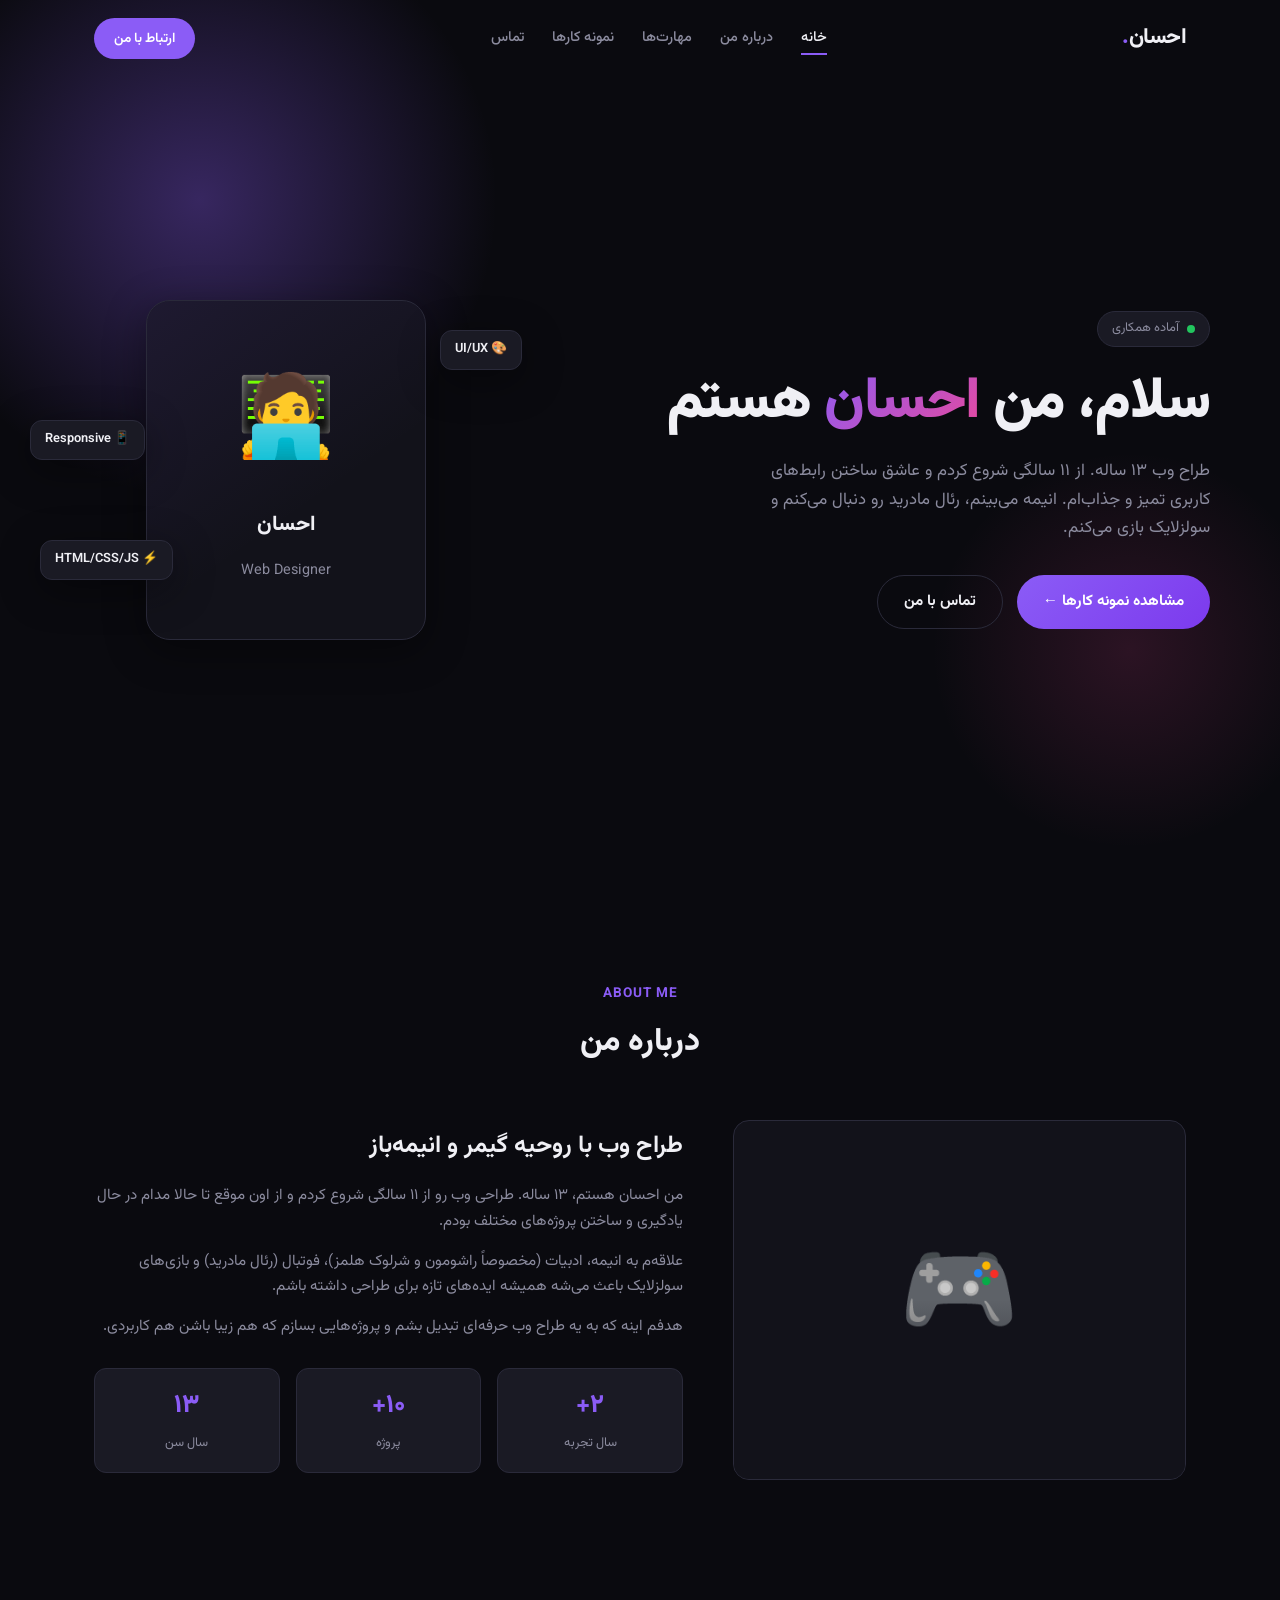
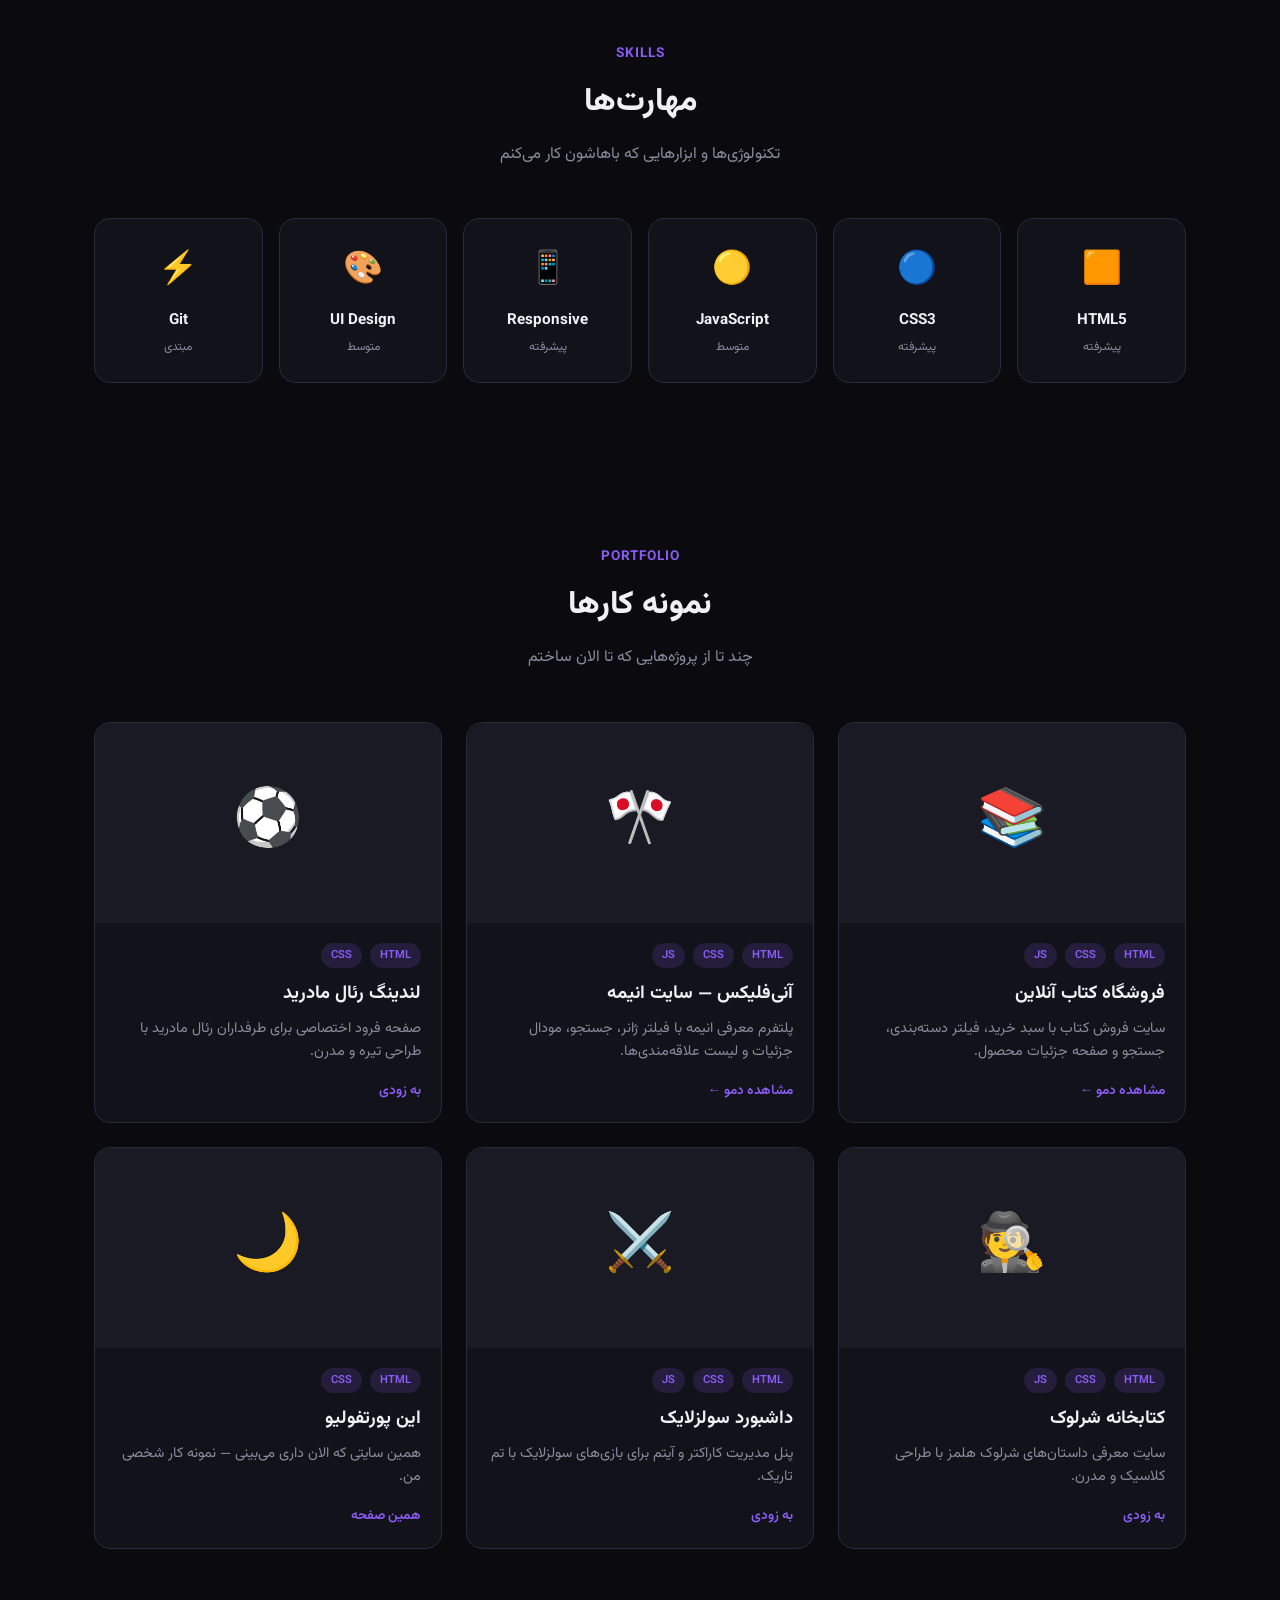
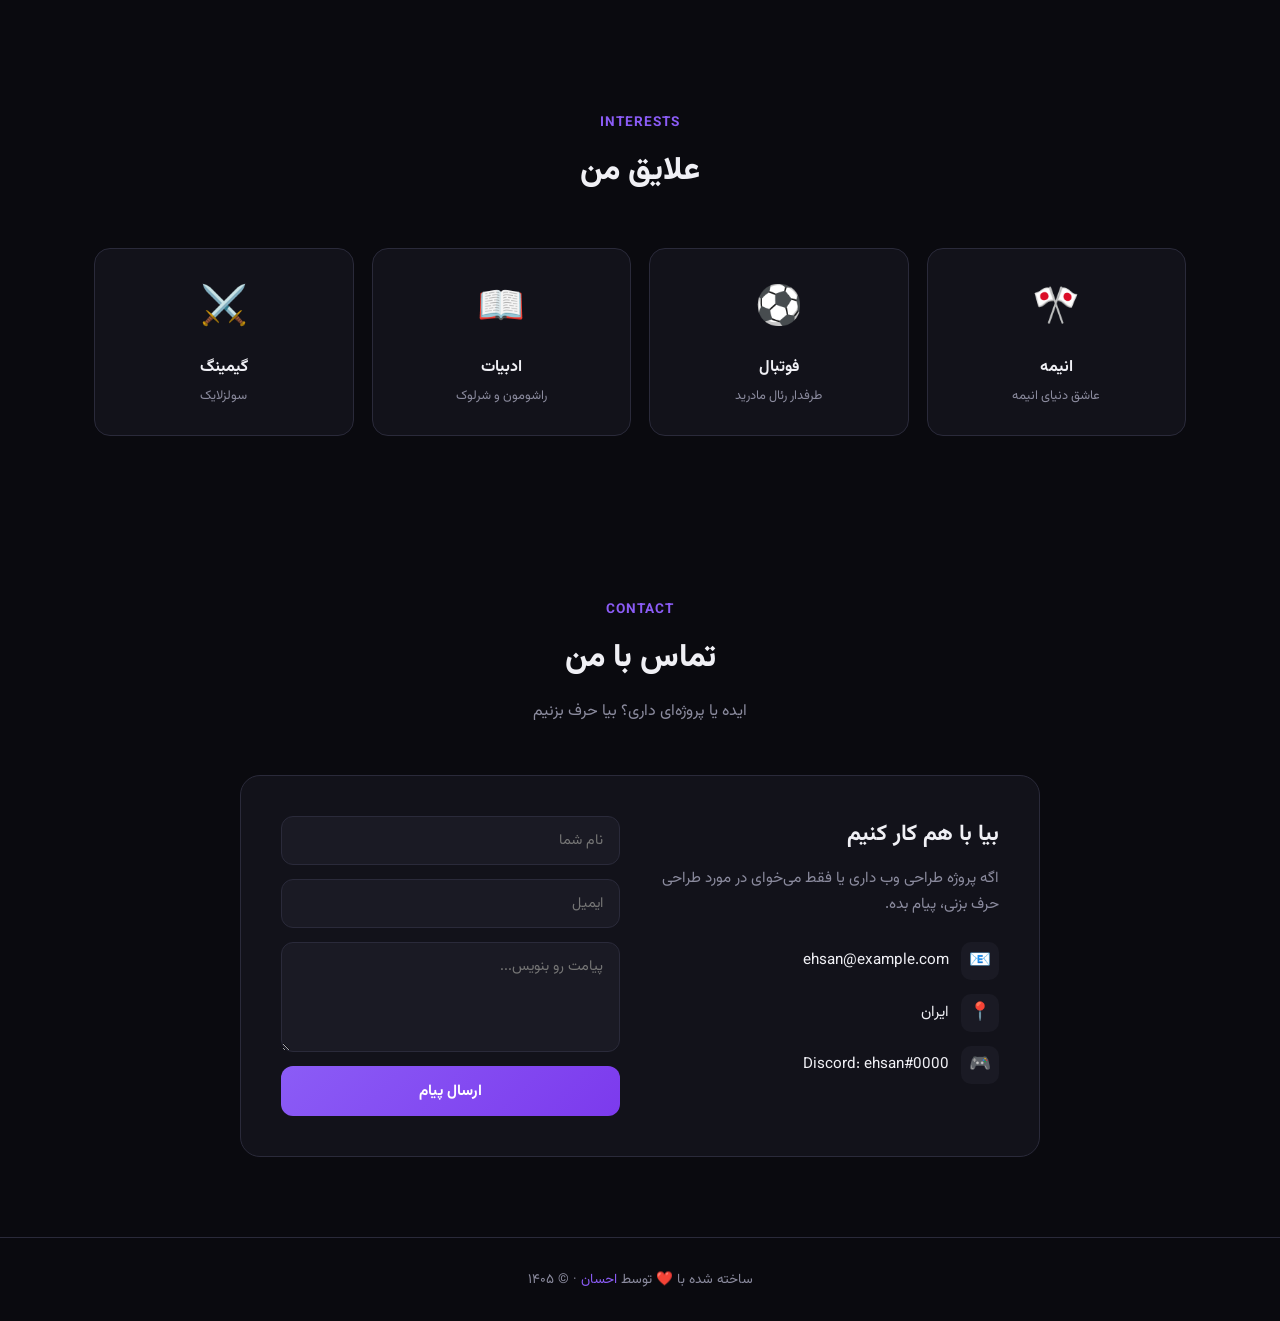
==== index.html @ a3f66d49 "Add files via upload" ====
<!DOCTYPE html>
<html lang="fa" dir="rtl">
<head>
  <meta charset="UTF-8">
  <meta name="viewport" content="width=device-width, initial-scale=1.0">
  <title>احسان | طراح وب</title>
  <meta name="description" content="نمونه کارهای احسان — طراح وب ۱۳ ساله علاقه‌مند به انیمه، فوتبال و گیمینگ">
  <link rel="preconnect" href="https://fonts.googleapis.com">
  <link href="https://fonts.googleapis.com/css2?family=Vazirmatn:wght@400;500;600;700;800;900&display=swap" rel="stylesheet">
  <link rel="stylesheet" href="css/style.css">
</head>
<body>

  <!-- Navigation -->
  <nav class="nav" id="nav">
    <div class="nav-inner">
      <a href="#home" class="logo">احسان<span>.</span></a>
      <div class="nav-links">
        <a href="#home" class="active">خانه</a>
        <a href="#about">درباره من</a>
        <a href="#skills">مهارت‌ها</a>
        <a href="#projects">نمونه کارها</a>
        <a href="#contact">تماس</a>
      </div>
      <a href="#contact" class="nav-cta">ارتباط با من</a>
      <button class="menu-btn" id="menuBtn">☰</button>
    </div>
  </nav>

  <!-- Hero -->
  <section class="hero" id="home">
    <div class="hero-inner">
      <div class="hero-text">
        <div class="hero-badge">
          <span class="dot"></span>
          آماده همکاری
        </div>
        <h1>سلام، من <span>احسان</span> هستم</h1>
        <p>طراح وب ۱۳ ساله. از ۱۱ سالگی شروع کردم و عاشق ساختن رابط‌های کاربری تمیز و جذاب‌ام. انیمه می‌بینم، رئال مادرید رو دنبال می‌کنم و سولزلایک بازی می‌کنم.</p>
        <div class="hero-btns">
          <a href="#projects" class="btn btn-primary">مشاهده نمونه کارها ←</a>
          <a href="#contact" class="btn btn-outline">تماس با من</a>
        </div>
      </div>
      <div class="hero-visual">
        <div class="avatar-card">
          <div class="avatar-emoji">🧑‍💻</div>
          <div class="avatar-name">احسان</div>
          <div class="avatar-role">Web Designer</div>
        </div>
        <div class="floating-tag tag-1">🎨 UI/UX</div>
        <div class="floating-tag tag-2">⚡ HTML/CSS/JS</div>
        <div class="floating-tag tag-3">📱 Responsive</div>
      </div>
    </div>
  </section>

  <!-- About -->
  <section class="section" id="about">
    <div class="section-header">
      <div class="section-label">ABOUT ME</div>
      <h2 class="section-title">درباره من</h2>
    </div>
    <div class="about-grid">
      <div class="about-image">🎮</div>
      <div class="about-text">
        <h3>طراح وب با روحیه گیمر و انیمه‌باز</h3>
        <p>من احسان هستم، ۱۳ ساله. طراحی وب رو از ۱۱ سالگی شروع کردم و از اون موقع تا حالا مدام در حال یادگیری و ساختن پروژه‌های مختلف بودم.</p>
        <p>علاقه‌م به انیمه، ادبیات (مخصوصاً راشومون و شرلوک هلمز)، فوتبال (رئال مادرید) و بازی‌های سولزلایک باعث می‌شه همیشه ایده‌های تازه برای طراحی داشته باشم.</p>
        <p>هدفم اینه که به یه طراح وب حرفه‌ای تبدیل بشم و پروژه‌هایی بسازم که هم زیبا باشن هم کاربردی.</p>
        <div class="about-stats">
          <div class="stat">
            <span class="stat-num">۲+</span>
            <span class="stat-label">سال تجربه</span>
          </div>
          <div class="stat">
            <span class="stat-num">۱۰+</span>
            <span class="stat-label">پروژه</span>
          </div>
          <div class="stat">
            <span class="stat-num">۱۳</span>
            <span class="stat-label">سال سن</span>
          </div>
        </div>
      </div>
    </div>
  </section>

  <!-- Skills -->
  <section class="section" id="skills">
    <div class="section-header">
      <div class="section-label">SKILLS</div>
      <h2 class="section-title">مهارت‌ها</h2>
      <p class="section-desc">تکنولوژی‌ها و ابزارهایی که باهاشون کار می‌کنم</p>
    </div>
    <div class="skills-grid">
      <div class="skill-card">
        <div class="skill-icon">🟧</div>
        <div class="skill-name">HTML5</div>
        <div class="skill-level">پیشرفته</div>
      </div>
      <div class="skill-card">
        <div class="skill-icon">🔵</div>
        <div class="skill-name">CSS3</div>
        <div class="skill-level">پیشرفته</div>
      </div>
      <div class="skill-card">
        <div class="skill-icon">🟡</div>
        <div class="skill-name">JavaScript</div>
        <div class="skill-level">متوسط</div>
      </div>
      <div class="skill-card">
        <div class="skill-icon">📱</div>
        <div class="skill-name">Responsive</div>
        <div class="skill-level">پیشرفته</div>
      </div>
      <div class="skill-card">
        <div class="skill-icon">🎨</div>
        <div class="skill-name">UI Design</div>
        <div class="skill-level">متوسط</div>
      </div>
      <div class="skill-card">
        <div class="skill-icon">⚡</div>
        <div class="skill-name">Git</div>
        <div class="skill-level">مبتدی</div>
      </div>
    </div>
  </section>

  <!-- Projects -->
  <section class="section" id="projects">
    <div class="section-header">
      <div class="section-label">PORTFOLIO</div>
      <h2 class="section-title">نمونه کارها</h2>
      <p class="section-desc">چند تا از پروژه‌هایی که تا الان ساختم</p>
    </div>
    <div class="projects-grid">

      <article class="project-card">
        <div class="project-thumb">📚</div>
        <div class="project-info">
          <div class="project-tags">
            <span class="tag">HTML</span>
            <span class="tag">CSS</span>
            <span class="tag">JS</span>
          </div>
          <h3 class="project-title">فروشگاه کتاب آنلاین</h3>
          <p class="project-desc">سایت فروش کتاب با سبد خرید، فیلتر دسته‌بندی، جستجو و صفحه جزئیات محصول.</p>
          <div class="project-links">
            <a href="#" class="project-link">مشاهده دمو ←</a>
          </div>
        </div>
      </article>

      <article class="project-card">
        <div class="project-thumb">🎌</div>
        <div class="project-info">
          <div class="project-tags">
            <span class="tag">HTML</span>
            <span class="tag">CSS</span>
            <span class="tag">JS</span>
          </div>
          <h3 class="project-title">آنی‌فلیکس — سایت انیمه</h3>
          <p class="project-desc">پلتفرم معرفی انیمه با فیلتر ژانر، جستجو، مودال جزئیات و لیست علاقه‌مندی‌ها.</p>
          <div class="project-links">
            <a href="#" class="project-link">مشاهده دمو ←</a>
          </div>
        </div>
      </article>

      <article class="project-card">
        <div class="project-thumb">⚽</div>
        <div class="project-info">
          <div class="project-tags">
            <span class="tag">HTML</span>
            <span class="tag">CSS</span>
          </div>
          <h3 class="project-title">لندینگ رئال مادرید</h3>
          <p class="project-desc">صفحه فرود اختصاصی برای طرفداران رئال مادرید با طراحی تیره و مدرن.</p>
          <div class="project-links">
            <a href="#" class="project-link">به زودی</a>
          </div>
        </div>
      </article>

      <article class="project-card">
        <div class="project-thumb">🕵️</div>
        <div class="project-info">
          <div class="project-tags">
            <span class="tag">HTML</span>
            <span class="tag">CSS</span>
            <span class="tag">JS</span>
          </div>
          <h3 class="project-title">کتابخانه شرلوک</h3>
          <p class="project-desc">سایت معرفی داستان‌های شرلوک هلمز با طراحی کلاسیک و مدرن.</p>
          <div class="project-links">
            <a href="#" class="project-link">به زودی</a>
          </div>
        </div>
      </article>

      <article class="project-card">
        <div class="project-thumb">⚔️</div>
        <div class="project-info">
          <div class="project-tags">
            <span class="tag">HTML</span>
            <span class="tag">CSS</span>
            <span class="tag">JS</span>
          </div>
          <h3 class="project-title">داشبورد سولزلایک</h3>
          <p class="project-desc">پنل مدیریت کاراکتر و آیتم برای بازی‌های سولزلایک با تم تاریک.</p>
          <div class="project-links">
            <a href="#" class="project-link">به زودی</a>
          </div>
        </div>
      </article>

      <article class="project-card">
        <div class="project-thumb">🌙</div>
        <div class="project-info">
          <div class="project-tags">
            <span class="tag">HTML</span>
            <span class="tag">CSS</span>
          </div>
          <h3 class="project-title">این پورتفولیو</h3>
          <p class="project-desc">همین سایتی که الان داری می‌بینی — نمونه کار شخصی من.</p>
          <div class="project-links">
            <a href="#" class="project-link">همین صفحه</a>
          </div>
        </div>
      </article>

    </div>
  </section>

  <!-- Interests -->
  <section class="section" id="interests">
    <div class="section-header">
      <div class="section-label">INTERESTS</div>
      <h2 class="section-title">علایق من</h2>
    </div>
    <div class="interests-grid">
      <div class="interest-card">
        <div class="interest-icon">🎌</div>
        <div class="interest-name">انیمه</div>
        <div class="interest-desc">عاشق دنیای انیمه</div>
      </div>
      <div class="interest-card">
        <div class="interest-icon">⚽</div>
        <div class="interest-name">فوتبال</div>
        <div class="interest-desc">طرفدار رئال مادرید</div>
      </div>
      <div class="interest-card">
        <div class="interest-icon">📖</div>
        <div class="interest-name">ادبیات</div>
        <div class="interest-desc">راشومون و شرلوک</div>
      </div>
      <div class="interest-card">
        <div class="interest-icon">⚔️</div>
        <div class="interest-name">گیمینگ</div>
        <div class="interest-desc">سولزلایک</div>
      </div>
    </div>
  </section>

  <!-- Contact -->
  <section class="section" id="contact">
    <div class="section-header">
      <div class="section-label">CONTACT</div>
      <h2 class="section-title">تماس با من</h2>
      <p class="section-desc">ایده یا پروژه‌ای داری؟ بیا حرف بزنیم</p>
    </div>
    <div class="contact-box">
      <div class="contact-info">
        <h3>بیا با هم کار کنیم</h3>
        <p>اگه پروژه طراحی وب داری یا فقط می‌خوای در مورد طراحی حرف بزنی، پیام بده.</p>
        <div class="contact-item">
          <span>📧</span>
          <div>ehsan@example.com</div>
        </div>
        <div class="contact-item">
          <span>📍</span>
          <div>ایران</div>
        </div>
        <div class="contact-item">
          <span>🎮</span>
          <div>Discord: ehsan#0000</div>
        </div>
      </div>
      <form class="contact-form" id="contactForm">
        <input type="text" placeholder="نام شما" required>
        <input type="email" placeholder="ایمیل" required>
        <textarea placeholder="پیامت رو بنویس..." required></textarea>
        <button type="submit">ارسال پیام</button>
      </form>
    </div>
  </section>

  <!-- Footer -->
  <footer class="footer">
    <p>ساخته شده با ❤️ توسط <a href="#home">احسان</a> · © ۱۴۰۵</p>
  </footer>

  <div class="toast" id="toast"></div>

  <script>
    // Sticky nav
    const nav = document.getElementById('nav');
    window.addEventListener('scroll', () => {
      nav.classList.toggle('scrolled', window.scrollY > 50);
    });

    // Active link
    const sections = document.querySelectorAll('section[id]');
    const navLinks = document.querySelectorAll('.nav-links a');
    window.addEventListener('scroll', () => {
      let current = '';
      sections.forEach(s => {
        if (window.scrollY >= s.offsetTop - 150) current = s.id;
      });
      navLinks.forEach(a => {
        a.classList.toggle('active', a.getAttribute('href') === '#' + current);
      });
    });

    // Contact form
    document.getElementById('contactForm').addEventListener('submit', e => {
      e.preventDefault();
      const toast = document.getElementById('toast');
      toast.textContent = 'پیام با موفقیت ارسال شد! (نسخه دمو)';
      toast.classList.add('show');
      setTimeout(() => toast.classList.remove('show'), 2500);
      e.target.reset();
    });
  </script>
</body>
</html>
---- css/style.css ----
:root {
  --bg: #0a0a0f;
  --bg-card: #12121a;
  --bg-elevated: #1a1a24;
  --text: #f0f0f5;
  --text-muted: #8b8b9e;
  --primary: #8b5cf6;
  --primary-glow: rgba(139, 92, 246, 0.35);
  --accent: #ec4899;
  --green: #22c55e;
  --border: #2a2a3a;
  --radius: 16px;
  --shadow: 0 10px 40px rgba(0,0,0,0.4);
  --font: 'Vazirmatn', Tahoma, sans-serif;
  --transition: all 0.3s cubic-bezier(0.4, 0, 0.2, 1);
}

* { margin: 0; padding: 0; box-sizing: border-box; }
html { scroll-behavior: smooth; }
body {
  font-family: var(--font);
  background: var(--bg);
  color: var(--text);
  line-height: 1.7;
  direction: rtl;
  overflow-x: hidden;
}
a { text-decoration: none; color: inherit; }
img { max-width: 100%; display: block; }
button { font-family: inherit; cursor: pointer; border: none; background: none; }
ul { list-style: none; }

/* ===== Navigation ===== */
.nav {
  position: fixed;
  top: 0;
  right: 0;
  left: 0;
  z-index: 100;
  padding: 18px 0;
  transition: var(--transition);
  background: transparent;
}
.nav.scrolled {
  background: rgba(10, 10, 15, 0.9);
  backdrop-filter: blur(16px);
  border-bottom: 1px solid var(--border);
  padding: 12px 0;
}
.nav-inner {
  max-width: 1140px;
  margin: 0 auto;
  padding: 0 24px;
  display: flex;
  align-items: center;
  justify-content: space-between;
}
.logo {
  font-size: 1.35rem;
  font-weight: 800;
  letter-spacing: -0.5px;
}
.logo span { color: var(--primary); }
.nav-links {
  display: flex;
  gap: 28px;
}
.nav-links a {
  font-size: 0.9rem;
  color: var(--text-muted);
  font-weight: 500;
  transition: var(--transition);
  position: relative;
}
.nav-links a:hover,
.nav-links a.active { color: var(--text); }
.nav-links a::after {
  content: '';
  position: absolute;
  bottom: -4px;
  right: 0;
  width: 0;
  height: 2px;
  background: var(--primary);
  transition: var(--transition);
}
.nav-links a:hover::after,
.nav-links a.active::after { width: 100%; }
.nav-cta {
  padding: 9px 20px;
  background: var(--primary);
  color: white;
  border-radius: 50px;
  font-size: 0.85rem;
  font-weight: 600;
  transition: var(--transition);
}
.nav-cta:hover {
  background: #7c3aed;
  transform: translateY(-2px);
  box-shadow: 0 6px 20px var(--primary-glow);
}
.menu-btn {
  display: none;
  font-size: 1.5rem;
  color: var(--text);
}

/* ===== Hero ===== */
.hero {
  min-height: 100vh;
  display: flex;
  align-items: center;
  position: relative;
  padding: 120px 24px 80px;
  overflow: hidden;
}
.hero::before {
  content: '';
  position: absolute;
  width: 600px;
  height: 600px;
  background: radial-gradient(circle, var(--primary-glow) 0%, transparent 70%);
  top: -100px;
  left: -100px;
  pointer-events: none;
}
.hero::after {
  content: '';
  position: absolute;
  width: 400px;
  height: 400px;
  background: radial-gradient(circle, rgba(236,72,153,0.15) 0%, transparent 70%);
  bottom: 50px;
  right: -50px;
  pointer-events: none;
}
.hero-inner {
  max-width: 1140px;
  margin: 0 auto;
  width: 100%;
  display: grid;
  grid-template-columns: 1.2fr 0.8fr;
  gap: 60px;
  align-items: center;
  position: relative;
  z-index: 1;
}
.hero-badge {
  display: inline-flex;
  align-items: center;
  gap: 8px;
  background: var(--bg-elevated);
  border: 1px solid var(--border);
  padding: 6px 14px;
  border-radius: 50px;
  font-size: 0.8rem;
  color: var(--text-muted);
  margin-bottom: 20px;
}
.hero-badge .dot {
  width: 8px;
  height: 8px;
  background: var(--green);
  border-radius: 50%;
  animation: pulse 2s infinite;
}
@keyframes pulse {
  0%, 100% { opacity: 1; }
  50% { opacity: 0.4; }
}
.hero h1 {
  font-size: clamp(2.4rem, 5vw, 3.6rem);
  font-weight: 900;
  line-height: 1.25;
  margin-bottom: 18px;
  letter-spacing: -1px;
}
.hero h1 span {
  background: linear-gradient(135deg, var(--primary), var(--accent));
  -webkit-background-clip: text;
  -webkit-text-fill-color: transparent;
}
.hero p {
  color: var(--text-muted);
  font-size: 1.05rem;
  max-width: 480px;
  margin-bottom: 32px;
}
.hero-btns {
  display: flex;
  gap: 14px;
  flex-wrap: wrap;
}
.btn {
  display: inline-flex;
  align-items: center;
  gap: 8px;
  padding: 13px 26px;
  border-radius: 50px;
  font-weight: 700;
  font-size: 0.95rem;
  transition: var(--transition);
}
.btn-primary {
  background: linear-gradient(135deg, var(--primary), #7c3aed);
  color: white;
}
.btn-primary:hover {
  transform: translateY(-3px);
  box-shadow: 0 10px 30px var(--primary-glow);
}
.btn-outline {
  border: 1.5px solid var(--border);
  color: var(--text);
}
.btn-outline:hover {
  border-color: var(--primary);
  color: var(--primary);
}
.hero-visual {
  display: flex;
  justify-content: center;
  position: relative;
}
.avatar-card {
  width: 280px;
  height: 340px;
  background: var(--bg-card);
  border-radius: 24px;
  border: 1px solid var(--border);
  display: flex;
  flex-direction: column;
  align-items: center;
  justify-content: center;
  gap: 16px;
  position: relative;
  overflow: hidden;
  box-shadow: var(--shadow);
}
.avatar-card::before {
  content: '';
  position: absolute;
  inset: 0;
  background: linear-gradient(145deg, rgba(139,92,246,0.1), transparent 60%);
}
.avatar-emoji {
  font-size: 5rem;
  z-index: 1;
}
.avatar-name {
  font-size: 1.3rem;
  font-weight: 800;
  z-index: 1;
}
.avatar-role {
  color: var(--text-muted);
  font-size: 0.9rem;
  z-index: 1;
}
.floating-tag {
  position: absolute;
  background: var(--bg-elevated);
  border: 1px solid var(--border);
  padding: 8px 14px;
  border-radius: 12px;
  font-size: 0.8rem;
  font-weight: 600;
  box-shadow: var(--shadow);
  animation: float 4s ease-in-out infinite;
}
.tag-1 { top: 30px; right: -20px; animation-delay: 0s; }
.tag-2 { bottom: 60px; left: -30px; animation-delay: 1.5s; }
.tag-3 { top: 120px; left: -40px; animation-delay: 0.8s; }
@keyframes float {
  0%, 100% { transform: translateY(0); }
  50% { transform: translateY(-10px); }
}

/* ===== Sections common ===== */
.section {
  max-width: 1140px;
  margin: 0 auto;
  padding: 80px 24px;
}
.section-header {
  text-align: center;
  margin-bottom: 50px;
}
.section-label {
  display: inline-block;
  color: var(--primary);
  font-size: 0.85rem;
  font-weight: 700;
  letter-spacing: 1px;
  margin-bottom: 10px;
}
.section-title {
  font-size: 2rem;
  font-weight: 800;
  margin-bottom: 12px;
}
.section-desc {
  color: var(--text-muted);
  max-width: 500px;
  margin: 0 auto;
}

/* ===== About ===== */
.about-grid {
  display: grid;
  grid-template-columns: 1fr 1.3fr;
  gap: 50px;
  align-items: center;
}
.about-image {
  background: var(--bg-card);
  border-radius: var(--radius);
  border: 1px solid var(--border);
  height: 360px;
  display: flex;
  align-items: center;
  justify-content: center;
  font-size: 6rem;
  position: relative;
  overflow: hidden;
}
.about-image::after {
  content: '';
  position: absolute;
  inset: 0;
  background: linear-gradient(to top, var(--bg-card), transparent 50%);
}
.about-text h3 {
  font-size: 1.5rem;
  margin-bottom: 16px;
}
.about-text p {
  color: var(--text-muted);
  margin-bottom: 14px;
  font-size: 0.95rem;
}
.about-stats {
  display: grid;
  grid-template-columns: repeat(3, 1fr);
  gap: 16px;
  margin-top: 28px;
}
.stat {
  background: var(--bg-elevated);
  border: 1px solid var(--border);
  border-radius: 12px;
  padding: 16px;
  text-align: center;
}
.stat-num {
  font-size: 1.6rem;
  font-weight: 800;
  color: var(--primary);
  display: block;
}
.stat-label {
  font-size: 0.8rem;
  color: var(--text-muted);
}

/* ===== Skills ===== */
.skills-grid {
  display: grid;
  grid-template-columns: repeat(auto-fill, minmax(150px, 1fr));
  gap: 16px;
}
.skill-card {
  background: var(--bg-card);
  border: 1px solid var(--border);
  border-radius: var(--radius);
  padding: 24px 16px;
  text-align: center;
  transition: var(--transition);
}
.skill-card:hover {
  border-color: var(--primary);
  transform: translateY(-4px);
  box-shadow: 0 8px 25px var(--primary-glow);
}
.skill-icon {
  font-size: 2rem;
  margin-bottom: 10px;
}
.skill-name {
  font-weight: 700;
  font-size: 0.95rem;
  margin-bottom: 4px;
}
.skill-level {
  font-size: 0.75rem;
  color: var(--text-muted);
}

/* ===== Projects ===== */
.projects-grid {
  display: grid;
  grid-template-columns: repeat(auto-fill, minmax(320px, 1fr));
  gap: 24px;
}
.project-card {
  background: var(--bg-card);
  border: 1px solid var(--border);
  border-radius: var(--radius);
  overflow: hidden;
  transition: var(--transition);
  group: true;
}
.project-card:hover {
  border-color: var(--primary);
  transform: translateY(-6px);
  box-shadow: 0 12px 35px rgba(139,92,246,0.2);
}
.project-thumb {
  height: 200px;
  background: var(--bg-elevated);
  display: flex;
  align-items: center;
  justify-content: center;
  font-size: 3.5rem;
  position: relative;
  overflow: hidden;
}
.project-thumb::after {
  content: '';
  position: absolute;
  inset: 0;
  background: linear-gradient(135deg, rgba(139,92,246,0.15), rgba(236,72,153,0.1));
  opacity: 0;
  transition: var(--transition);
}
.project-card:hover .project-thumb::after { opacity: 1; }
.project-info {
  padding: 20px;
}
.project-tags {
  display: flex;
  gap: 8px;
  flex-wrap: wrap;
  margin-bottom: 10px;
}
.tag {
  background: rgba(139,92,246,0.15);
  color: var(--primary);
  font-size: 0.7rem;
  font-weight: 600;
  padding: 3px 10px;
  border-radius: 20px;
}
.project-title {
  font-size: 1.15rem;
  font-weight: 700;
  margin-bottom: 8px;
}
.project-desc {
  color: var(--text-muted);
  font-size: 0.9rem;
  margin-bottom: 16px;
  line-height: 1.6;
}
.project-links {
  display: flex;
  gap: 12px;
}
.project-link {
  font-size: 0.85rem;
  font-weight: 600;
  color: var(--primary);
  transition: var(--transition);
}
.project-link:hover { color: var(--accent); }

/* ===== Interests ===== */
.interests-grid {
  display: grid;
  grid-template-columns: repeat(4, 1fr);
  gap: 18px;
}
.interest-card {
  background: var(--bg-card);
  border: 1px solid var(--border);
  border-radius: var(--radius);
  padding: 28px 18px;
  text-align: center;
  transition: var(--transition);
}
.interest-card:hover {
  border-color: var(--primary);
  transform: translateY(-4px);
}
.interest-icon {
  font-size: 2.4rem;
  margin-bottom: 12px;
}
.interest-name {
  font-weight: 700;
  margin-bottom: 4px;
}
.interest-desc {
  font-size: 0.8rem;
  color: var(--text-muted);
}

/* ===== Contact ===== */
.contact-box {
  background: var(--bg-card);
  border: 1px solid var(--border);
  border-radius: 20px;
  padding: 40px;
  display: grid;
  grid-template-columns: 1fr 1fr;
  gap: 40px;
  max-width: 800px;
  margin: 0 auto;
}
.contact-info h3 {
  font-size: 1.4rem;
  margin-bottom: 12px;
}
.contact-info p {
  color: var(--text-muted);
  font-size: 0.95rem;
  margin-bottom: 24px;
}
.contact-item {
  display: flex;
  align-items: center;
  gap: 12px;
  margin-bottom: 14px;
  font-size: 0.95rem;
}
.contact-item span {
  width: 38px;
  height: 38px;
  background: var(--bg-elevated);
  border-radius: 10px;
  display: grid;
  place-items: center;
  font-size: 1.1rem;
}
.contact-form {
  display: flex;
  flex-direction: column;
  gap: 14px;
}
.contact-form input,
.contact-form textarea {
  background: var(--bg-elevated);
  border: 1px solid var(--border);
  border-radius: 12px;
  padding: 12px 16px;
  color: var(--text);
  font-family: inherit;
  font-size: 0.9rem;
  transition: var(--transition);
  resize: vertical;
}
.contact-form input:focus,
.contact-form textarea:focus {
  outline: none;
  border-color: var(--primary);
  box-shadow: 0 0 0 3px var(--primary-glow);
}
.contact-form textarea { min-height: 110px; }
.contact-form button {
  background: linear-gradient(135deg, var(--primary), #7c3aed);
  color: white;
  padding: 13px;
  border-radius: 12px;
  font-weight: 700;
  font-size: 0.95rem;
  transition: var(--transition);
}
.contact-form button:hover {
  transform: translateY(-2px);
  box-shadow: 0 8px 25px var(--primary-glow);
}

/* ===== Footer ===== */
.footer {
  border-top: 1px solid var(--border);
  padding: 30px 24px;
  text-align: center;
  color: var(--text-muted);
  font-size: 0.85rem;
}
.footer a { color: var(--primary); }

/* ===== Toast ===== */
.toast {
  position: fixed;
  bottom: 30px;
  left: 50%;
  transform: translateX(-50%) translateY(80px);
  background: var(--bg-elevated);
  border: 1px solid var(--border);
  color: white;
  padding: 12px 24px;
  border-radius: 50px;
  font-size: 0.9rem;
  font-weight: 600;
  z-index: 200;
  opacity: 0;
  transition: var(--transition);
  box-shadow: var(--shadow);
}
.toast.show {
  transform: translateX(-50%) translateY(0);
  opacity: 1;
}

/* ===== Responsive ===== */
@media (max-width: 900px) {
  .hero-inner { grid-template-columns: 1fr; text-align: center; }
  .hero p { margin-left: auto; margin-right: auto; }
  .hero-btns { justify-content: center; }
  .hero-visual { display: none; }
  .about-grid { grid-template-columns: 1fr; }
  .about-image { height: 260px; }
  .interests-grid { grid-template-columns: repeat(2, 1fr); }
  .contact-box { grid-template-columns: 1fr; padding: 28px; }
}
@media (max-width: 700px) {
  .nav-links, .nav-cta { display: none; }
  .menu-btn { display: block; }
  .projects-grid { grid-template-columns: 1fr; }
  .about-stats { grid-template-columns: 1fr 1fr 1fr; }
  .section { padding: 60px 20px; }
}
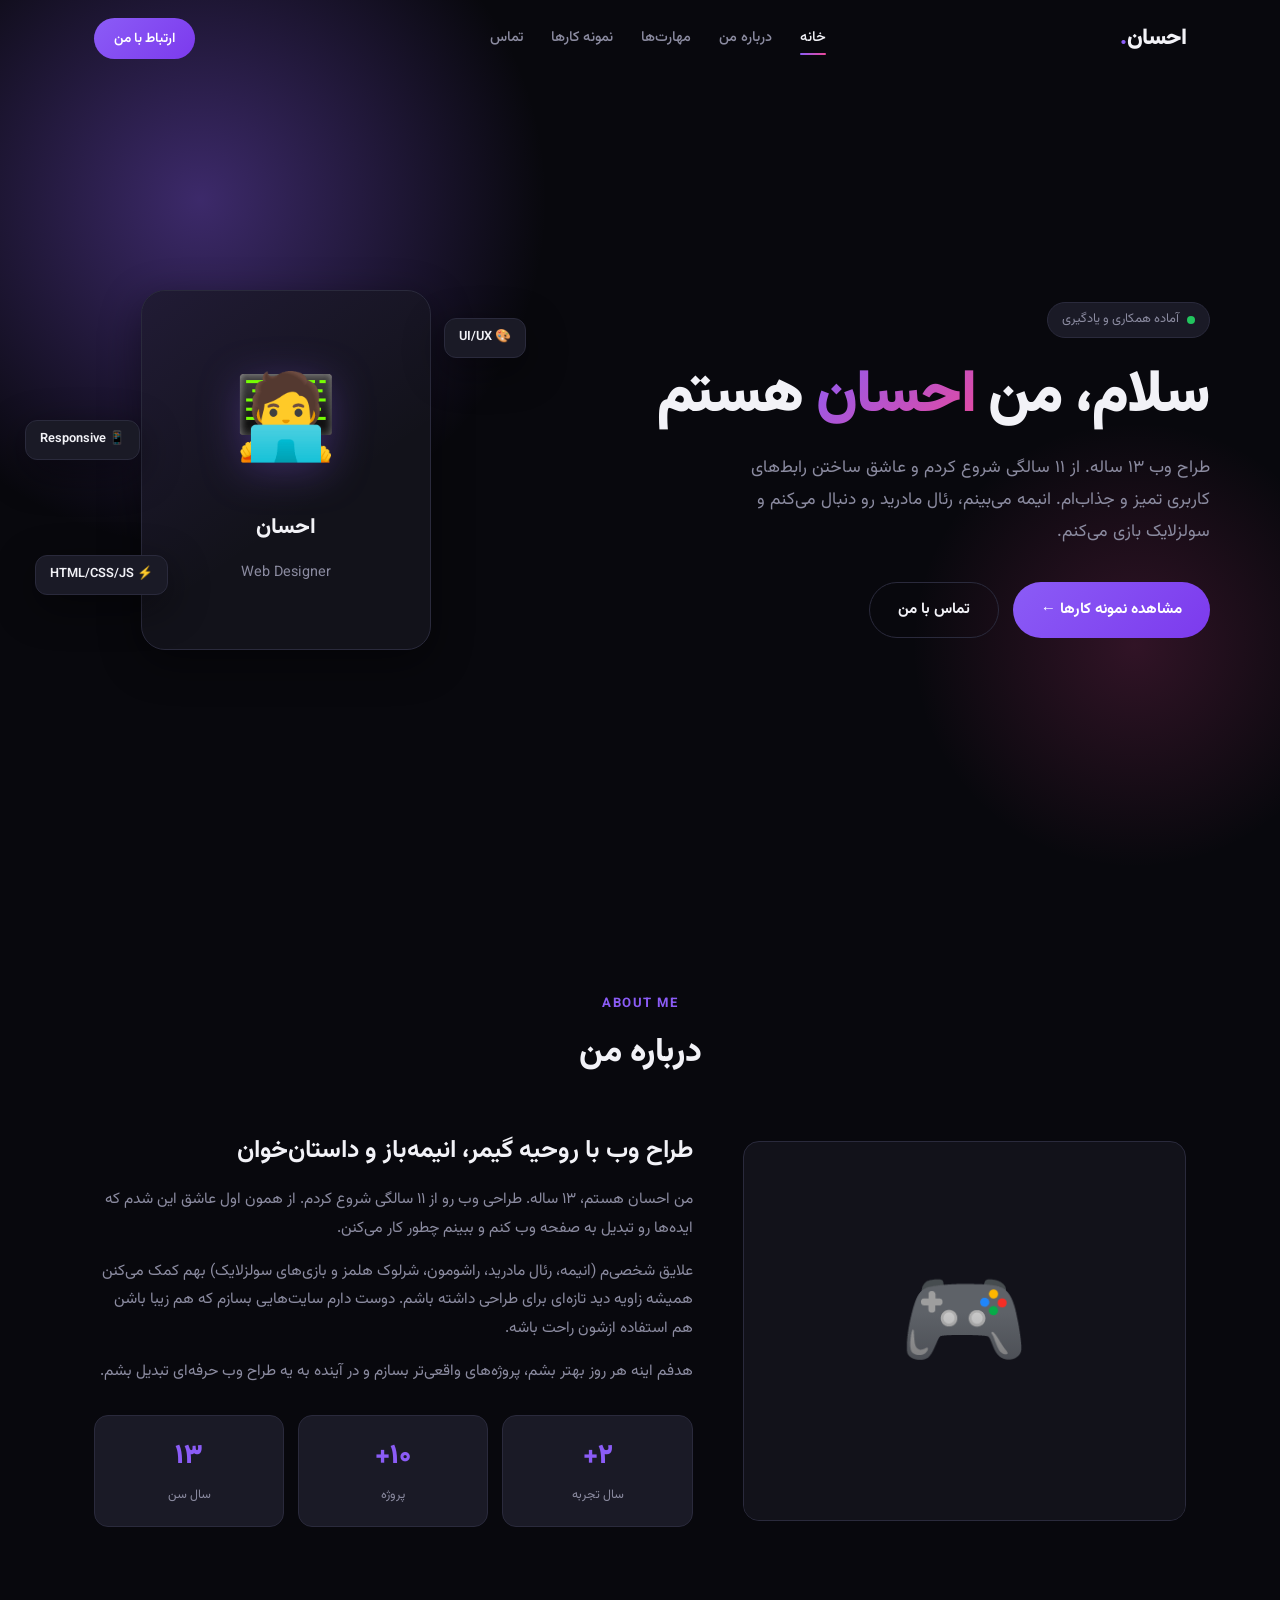
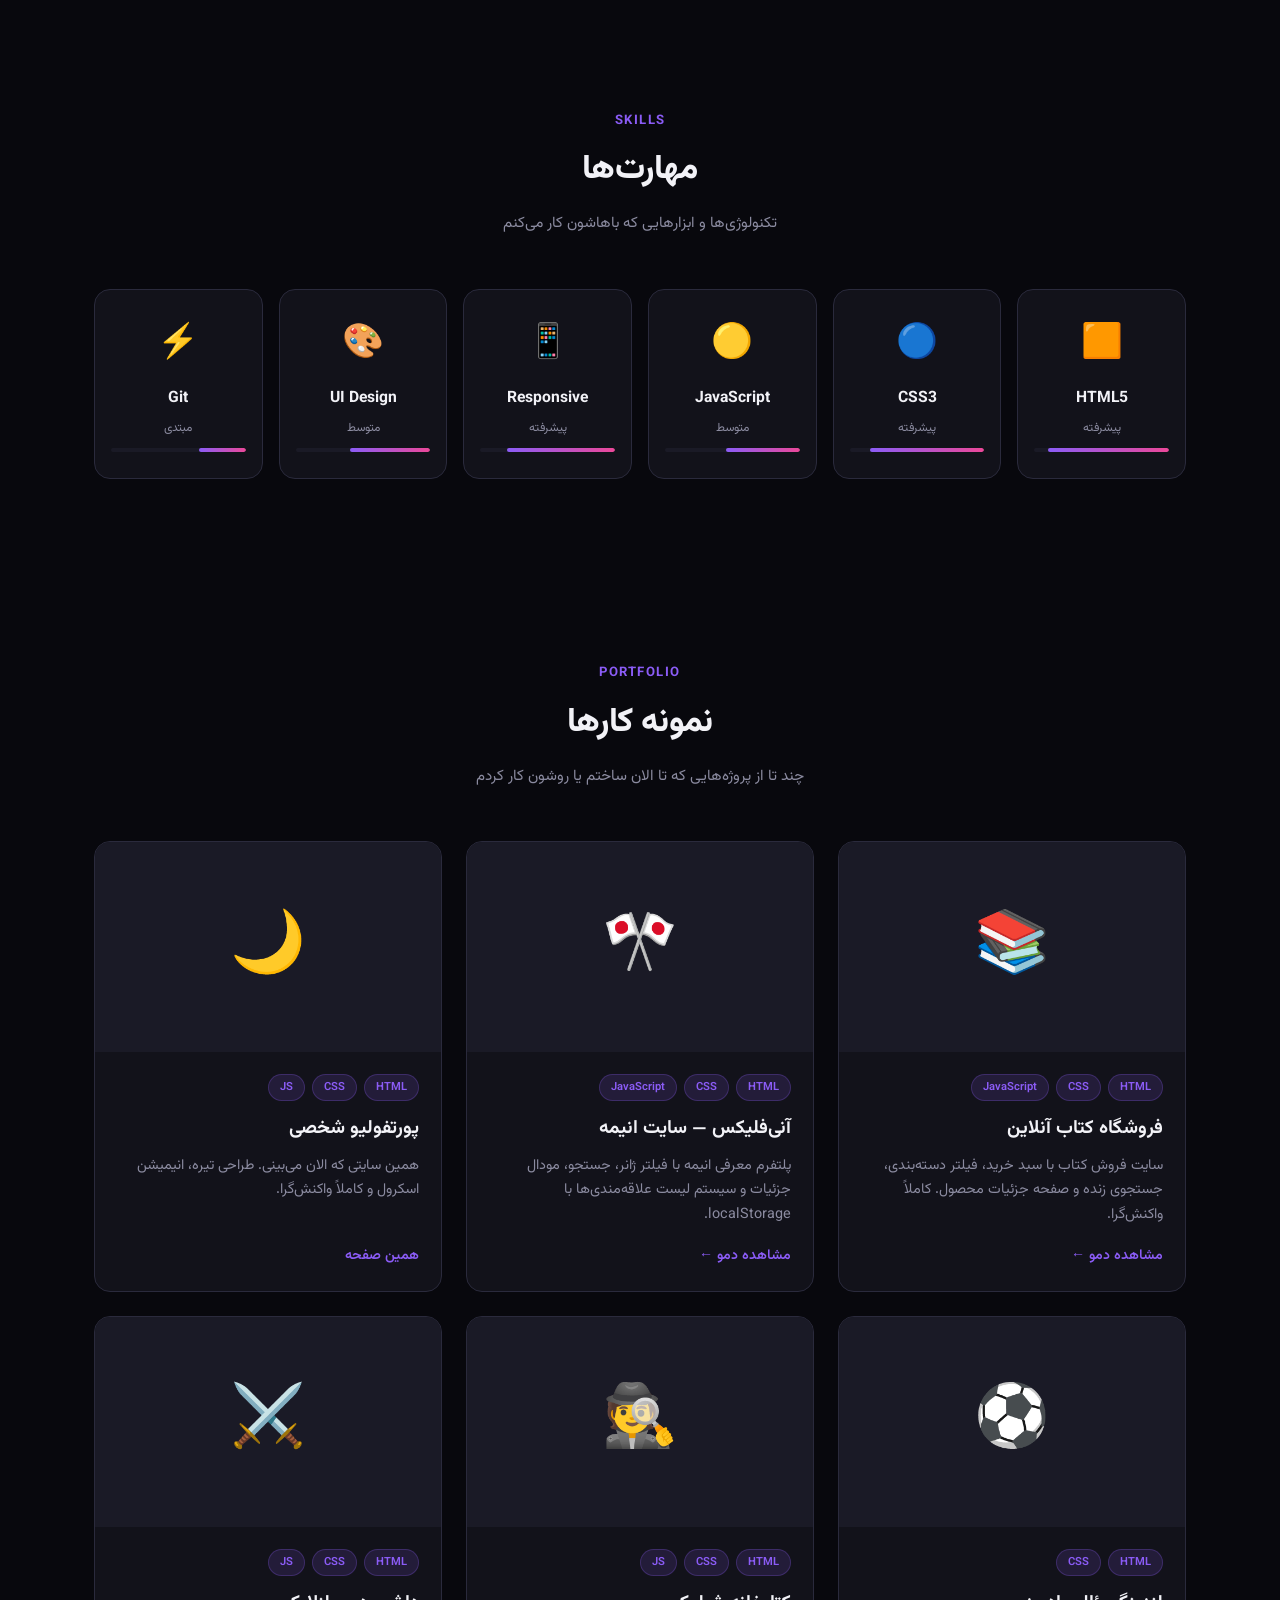
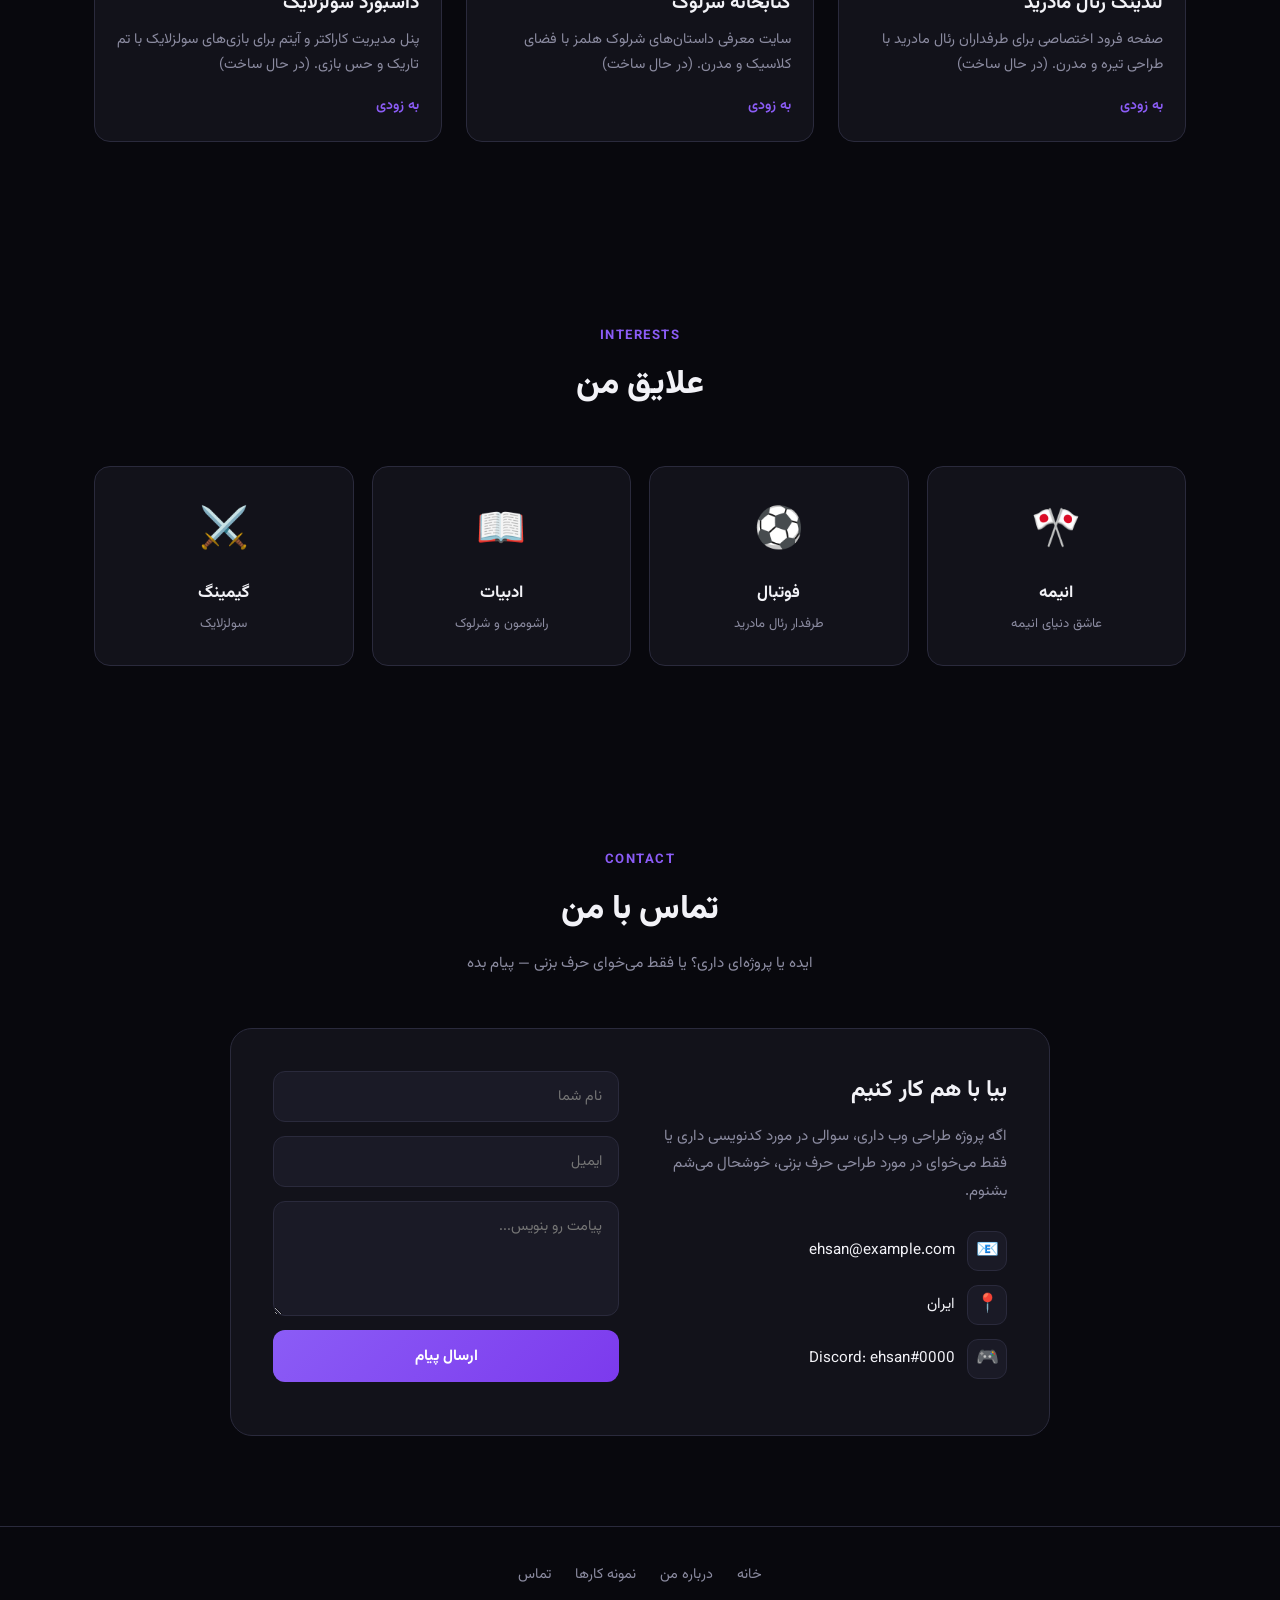
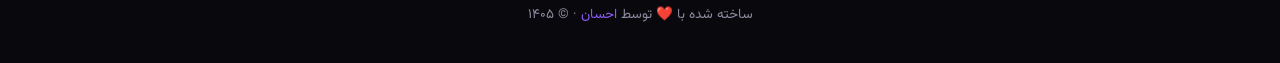
==== commit 96029629: "Add files via upload" ====
--- a/index.html
+++ b/index.html
@@ -23,9 +23,18 @@
         <a href="#contact">تماس</a>
       </div>
       <a href="#contact" class="nav-cta">ارتباط با من</a>
-      <button class="menu-btn" id="menuBtn">☰</button>
+      <button class="menu-btn" id="menuBtn" aria-label="منو">☰</button>
     </div>
   </nav>
+
+  <!-- Mobile Menu -->
+  <div class="mobile-menu" id="mobileMenu">
+    <a href="#home" data-close>خانه</a>
+    <a href="#about" data-close>درباره من</a>
+    <a href="#skills" data-close>مهارت‌ها</a>
+    <a href="#projects" data-close>نمونه کارها</a>
+    <a href="#contact" data-close>تماس</a>
+  </div>
 
   <!-- Hero -->
   <section class="hero" id="home">
@@ -33,7 +42,7 @@
       <div class="hero-text">
         <div class="hero-badge">
           <span class="dot"></span>
-          آماده همکاری
+          آماده همکاری و یادگیری
         </div>
         <h1>سلام، من <span>احسان</span> هستم</h1>
         <p>طراح وب ۱۳ ساله. از ۱۱ سالگی شروع کردم و عاشق ساختن رابط‌های کاربری تمیز و جذاب‌ام. انیمه می‌بینم، رئال مادرید رو دنبال می‌کنم و سولزلایک بازی می‌کنم.</p>
@@ -57,17 +66,17 @@
 
   <!-- About -->
   <section class="section" id="about">
-    <div class="section-header">
+    <div class="section-header reveal">
       <div class="section-label">ABOUT ME</div>
       <h2 class="section-title">درباره من</h2>
     </div>
-    <div class="about-grid">
+    <div class="about-grid reveal">
       <div class="about-image">🎮</div>
       <div class="about-text">
-        <h3>طراح وب با روحیه گیمر و انیمه‌باز</h3>
-        <p>من احسان هستم، ۱۳ ساله. طراحی وب رو از ۱۱ سالگی شروع کردم و از اون موقع تا حالا مدام در حال یادگیری و ساختن پروژه‌های مختلف بودم.</p>
-        <p>علاقه‌م به انیمه، ادبیات (مخصوصاً راشومون و شرلوک هلمز)، فوتبال (رئال مادرید) و بازی‌های سولزلایک باعث می‌شه همیشه ایده‌های تازه برای طراحی داشته باشم.</p>
-        <p>هدفم اینه که به یه طراح وب حرفه‌ای تبدیل بشم و پروژه‌هایی بسازم که هم زیبا باشن هم کاربردی.</p>
+        <h3>طراح وب با روحیه گیمر، انیمه‌باز و داستان‌خوان</h3>
+        <p>من احسان هستم، ۱۳ ساله. طراحی وب رو از ۱۱ سالگی شروع کردم. از همون اول عاشق این شدم که ایده‌ها رو تبدیل به صفحه وب کنم و ببینم چطور کار می‌کنن.</p>
+        <p>علایق شخصی‌م (انیمه، رئال مادرید، راشومون، شرلوک هلمز و بازی‌های سولزلایک) بهم کمک می‌کنن همیشه زاویه دید تازه‌ای برای طراحی داشته باشم. دوست دارم سایت‌هایی بسازم که هم زیبا باشن هم استفاده ازشون راحت باشه.</p>
+        <p>هدفم اینه هر روز بهتر بشم، پروژه‌های واقعی‌تر بسازم و در آینده به یه طراح وب حرفه‌ای تبدیل بشم.</p>
         <div class="about-stats">
           <div class="stat">
             <span class="stat-num">۲+</span>
@@ -88,144 +97,151 @@
 
   <!-- Skills -->
   <section class="section" id="skills">
-    <div class="section-header">
+    <div class="section-header reveal">
       <div class="section-label">SKILLS</div>
       <h2 class="section-title">مهارت‌ها</h2>
       <p class="section-desc">تکنولوژی‌ها و ابزارهایی که باهاشون کار می‌کنم</p>
     </div>
     <div class="skills-grid">
-      <div class="skill-card">
+      <div class="skill-card reveal">
         <div class="skill-icon">🟧</div>
         <div class="skill-name">HTML5</div>
         <div class="skill-level">پیشرفته</div>
-      </div>
-      <div class="skill-card">
+        <div class="skill-bar"><div class="skill-bar-fill" style="--level:90%"></div></div>
+      </div>
+      <div class="skill-card reveal">
         <div class="skill-icon">🔵</div>
         <div class="skill-name">CSS3</div>
         <div class="skill-level">پیشرفته</div>
-      </div>
-      <div class="skill-card">
+        <div class="skill-bar"><div class="skill-bar-fill" style="--level:85%"></div></div>
+      </div>
+      <div class="skill-card reveal">
         <div class="skill-icon">🟡</div>
         <div class="skill-name">JavaScript</div>
         <div class="skill-level">متوسط</div>
-      </div>
-      <div class="skill-card">
+        <div class="skill-bar"><div class="skill-bar-fill" style="--level:55%"></div></div>
+      </div>
+      <div class="skill-card reveal">
         <div class="skill-icon">📱</div>
         <div class="skill-name">Responsive</div>
         <div class="skill-level">پیشرفته</div>
-      </div>
-      <div class="skill-card">
+        <div class="skill-bar"><div class="skill-bar-fill" style="--level:80%"></div></div>
+      </div>
+      <div class="skill-card reveal">
         <div class="skill-icon">🎨</div>
         <div class="skill-name">UI Design</div>
         <div class="skill-level">متوسط</div>
-      </div>
-      <div class="skill-card">
+        <div class="skill-bar"><div class="skill-bar-fill" style="--level:60%"></div></div>
+      </div>
+      <div class="skill-card reveal">
         <div class="skill-icon">⚡</div>
         <div class="skill-name">Git</div>
         <div class="skill-level">مبتدی</div>
+        <div class="skill-bar"><div class="skill-bar-fill" style="--level:35%"></div></div>
       </div>
     </div>
   </section>
 
   <!-- Projects -->
   <section class="section" id="projects">
-    <div class="section-header">
+    <div class="section-header reveal">
       <div class="section-label">PORTFOLIO</div>
       <h2 class="section-title">نمونه کارها</h2>
-      <p class="section-desc">چند تا از پروژه‌هایی که تا الان ساختم</p>
+      <p class="section-desc">چند تا از پروژه‌هایی که تا الان ساختم یا روشون کار کردم</p>
     </div>
     <div class="projects-grid">
 
-      <article class="project-card">
+      <article class="project-card reveal">
         <div class="project-thumb">📚</div>
         <div class="project-info">
           <div class="project-tags">
             <span class="tag">HTML</span>
             <span class="tag">CSS</span>
+            <span class="tag">JavaScript</span>
+          </div>
+          <h3 class="project-title">فروشگاه کتاب آنلاین</h3>
+          <p class="project-desc">سایت فروش کتاب با سبد خرید، فیلتر دسته‌بندی، جستجوی زنده و صفحه جزئیات محصول. کاملاً واکنش‌گرا.</p>
+          <div class="project-links">
+            <a href="#" class="project-link">مشاهده دمو ←</a>
+          </div>
+        </div>
+      </article>
+
+      <article class="project-card reveal">
+        <div class="project-thumb">🎌</div>
+        <div class="project-info">
+          <div class="project-tags">
+            <span class="tag">HTML</span>
+            <span class="tag">CSS</span>
+            <span class="tag">JavaScript</span>
+          </div>
+          <h3 class="project-title">آنی‌فلیکس — سایت انیمه</h3>
+          <p class="project-desc">پلتفرم معرفی انیمه با فیلتر ژانر، جستجو، مودال جزئیات و سیستم لیست علاقه‌مندی‌ها با localStorage.</p>
+          <div class="project-links">
+            <a href="#" class="project-link">مشاهده دمو ←</a>
+          </div>
+        </div>
+      </article>
+
+      <article class="project-card reveal">
+        <div class="project-thumb">🌙</div>
+        <div class="project-info">
+          <div class="project-tags">
+            <span class="tag">HTML</span>
+            <span class="tag">CSS</span>
             <span class="tag">JS</span>
           </div>
-          <h3 class="project-title">فروشگاه کتاب آنلاین</h3>
-          <p class="project-desc">سایت فروش کتاب با سبد خرید، فیلتر دسته‌بندی، جستجو و صفحه جزئیات محصول.</p>
-          <div class="project-links">
-            <a href="#" class="project-link">مشاهده دمو ←</a>
-          </div>
-        </div>
-      </article>
-
-      <article class="project-card">
-        <div class="project-thumb">🎌</div>
+          <h3 class="project-title">پورتفولیو شخصی</h3>
+          <p class="project-desc">همین سایتی که الان می‌بینی. طراحی تیره، انیمیشن اسکرول و کاملاً واکنش‌گرا.</p>
+          <div class="project-links">
+            <a href="#home" class="project-link">همین صفحه</a>
+          </div>
+        </div>
+      </article>
+
+      <article class="project-card reveal">
+        <div class="project-thumb">⚽</div>
+        <div class="project-info">
+          <div class="project-tags">
+            <span class="tag">HTML</span>
+            <span class="tag">CSS</span>
+          </div>
+          <h3 class="project-title">لندینگ رئال مادرید</h3>
+          <p class="project-desc">صفحه فرود اختصاصی برای طرفداران رئال مادرید با طراحی تیره و مدرن. (در حال ساخت)</p>
+          <div class="project-links">
+            <a href="#" class="project-link">به زودی</a>
+          </div>
+        </div>
+      </article>
+
+      <article class="project-card reveal">
+        <div class="project-thumb">🕵️</div>
         <div class="project-info">
           <div class="project-tags">
             <span class="tag">HTML</span>
             <span class="tag">CSS</span>
             <span class="tag">JS</span>
           </div>
-          <h3 class="project-title">آنی‌فلیکس — سایت انیمه</h3>
-          <p class="project-desc">پلتفرم معرفی انیمه با فیلتر ژانر، جستجو، مودال جزئیات و لیست علاقه‌مندی‌ها.</p>
-          <div class="project-links">
-            <a href="#" class="project-link">مشاهده دمو ←</a>
-          </div>
-        </div>
-      </article>
-
-      <article class="project-card">
-        <div class="project-thumb">⚽</div>
-        <div class="project-info">
-          <div class="project-tags">
-            <span class="tag">HTML</span>
-            <span class="tag">CSS</span>
-          </div>
-          <h3 class="project-title">لندینگ رئال مادرید</h3>
-          <p class="project-desc">صفحه فرود اختصاصی برای طرفداران رئال مادرید با طراحی تیره و مدرن.</p>
+          <h3 class="project-title">کتابخانه شرلوک</h3>
+          <p class="project-desc">سایت معرفی داستان‌های شرلوک هلمز با فضای کلاسیک و مدرن. (در حال ساخت)</p>
           <div class="project-links">
             <a href="#" class="project-link">به زودی</a>
           </div>
         </div>
       </article>
 
-      <article class="project-card">
-        <div class="project-thumb">🕵️</div>
+      <article class="project-card reveal">
+        <div class="project-thumb">⚔️</div>
         <div class="project-info">
           <div class="project-tags">
             <span class="tag">HTML</span>
             <span class="tag">CSS</span>
             <span class="tag">JS</span>
           </div>
-          <h3 class="project-title">کتابخانه شرلوک</h3>
-          <p class="project-desc">سایت معرفی داستان‌های شرلوک هلمز با طراحی کلاسیک و مدرن.</p>
+          <h3 class="project-title">داشبورد سولزلایک</h3>
+          <p class="project-desc">پنل مدیریت کاراکتر و آیتم برای بازی‌های سولزلایک با تم تاریک و حس بازی. (در حال ساخت)</p>
           <div class="project-links">
             <a href="#" class="project-link">به زودی</a>
-          </div>
-        </div>
-      </article>
-
-      <article class="project-card">
-        <div class="project-thumb">⚔️</div>
-        <div class="project-info">
-          <div class="project-tags">
-            <span class="tag">HTML</span>
-            <span class="tag">CSS</span>
-            <span class="tag">JS</span>
-          </div>
-          <h3 class="project-title">داشبورد سولزلایک</h3>
-          <p class="project-desc">پنل مدیریت کاراکتر و آیتم برای بازی‌های سولزلایک با تم تاریک.</p>
-          <div class="project-links">
-            <a href="#" class="project-link">به زودی</a>
-          </div>
-        </div>
-      </article>
-
-      <article class="project-card">
-        <div class="project-thumb">🌙</div>
-        <div class="project-info">
-          <div class="project-tags">
-            <span class="tag">HTML</span>
-            <span class="tag">CSS</span>
-          </div>
-          <h3 class="project-title">این پورتفولیو</h3>
-          <p class="project-desc">همین سایتی که الان داری می‌بینی — نمونه کار شخصی من.</p>
-          <div class="project-links">
-            <a href="#" class="project-link">همین صفحه</a>
           </div>
         </div>
       </article>
@@ -235,27 +251,27 @@
 
   <!-- Interests -->
   <section class="section" id="interests">
-    <div class="section-header">
+    <div class="section-header reveal">
       <div class="section-label">INTERESTS</div>
       <h2 class="section-title">علایق من</h2>
     </div>
     <div class="interests-grid">
-      <div class="interest-card">
+      <div class="interest-card reveal">
         <div class="interest-icon">🎌</div>
         <div class="interest-name">انیمه</div>
         <div class="interest-desc">عاشق دنیای انیمه</div>
       </div>
-      <div class="interest-card">
+      <div class="interest-card reveal">
         <div class="interest-icon">⚽</div>
         <div class="interest-name">فوتبال</div>
         <div class="interest-desc">طرفدار رئال مادرید</div>
       </div>
-      <div class="interest-card">
+      <div class="interest-card reveal">
         <div class="interest-icon">📖</div>
         <div class="interest-name">ادبیات</div>
         <div class="interest-desc">راشومون و شرلوک</div>
       </div>
-      <div class="interest-card">
+      <div class="interest-card reveal">
         <div class="interest-icon">⚔️</div>
         <div class="interest-name">گیمینگ</div>
         <div class="interest-desc">سولزلایک</div>
@@ -265,15 +281,15 @@
 
   <!-- Contact -->
   <section class="section" id="contact">
-    <div class="section-header">
+    <div class="section-header reveal">
       <div class="section-label">CONTACT</div>
       <h2 class="section-title">تماس با من</h2>
-      <p class="section-desc">ایده یا پروژه‌ای داری؟ بیا حرف بزنیم</p>
-    </div>
-    <div class="contact-box">
+      <p class="section-desc">ایده یا پروژه‌ای داری؟ یا فقط می‌خوای حرف بزنی — پیام بده</p>
+    </div>
+    <div class="contact-box reveal">
       <div class="contact-info">
         <h3>بیا با هم کار کنیم</h3>
-        <p>اگه پروژه طراحی وب داری یا فقط می‌خوای در مورد طراحی حرف بزنی، پیام بده.</p>
+        <p>اگه پروژه طراحی وب داری، سوالی در مورد کدنویسی داری یا فقط می‌خوای در مورد طراحی حرف بزنی، خوشحال می‌شم بشنوم.</p>
         <div class="contact-item">
           <span>📧</span>
           <div>ehsan@example.com</div>
@@ -298,7 +314,15 @@
 
   <!-- Footer -->
   <footer class="footer">
-    <p>ساخته شده با ❤️ توسط <a href="#home">احسان</a> · © ۱۴۰۵</p>
+    <div class="footer-inner">
+      <div class="footer-links">
+        <a href="#home">خانه</a>
+        <a href="#about">درباره من</a>
+        <a href="#projects">نمونه کارها</a>
+        <a href="#contact">تماس</a>
+      </div>
+      <p class="footer-copy">ساخته شده با ❤️ توسط <a href="#home">احسان</a> · © ۱۴۰۵</p>
+    </div>
   </footer>
 
   <div class="toast" id="toast"></div>
@@ -307,21 +331,46 @@
     // Sticky nav
     const nav = document.getElementById('nav');
     window.addEventListener('scroll', () => {
-      nav.classList.toggle('scrolled', window.scrollY > 50);
-    });
-
-    // Active link
+      nav.classList.toggle('scrolled', window.scrollY > 40);
+    });
+
+    // Active link on scroll
     const sections = document.querySelectorAll('section[id]');
     const navLinks = document.querySelectorAll('.nav-links a');
     window.addEventListener('scroll', () => {
       let current = '';
       sections.forEach(s => {
-        if (window.scrollY >= s.offsetTop - 150) current = s.id;
+        if (window.scrollY >= s.offsetTop - 160) current = s.id;
       });
       navLinks.forEach(a => {
         a.classList.toggle('active', a.getAttribute('href') === '#' + current);
       });
     });
+
+    // Mobile menu
+    const menuBtn = document.getElementById('menuBtn');
+    const mobileMenu = document.getElementById('mobileMenu');
+    menuBtn.addEventListener('click', () => {
+      mobileMenu.classList.toggle('open');
+      menuBtn.textContent = mobileMenu.classList.contains('open') ? '✕' : '☰';
+    });
+    mobileMenu.querySelectorAll('[data-close]').forEach(link => {
+      link.addEventListener('click', () => {
+        mobileMenu.classList.remove('open');
+        menuBtn.textContent = '☰';
+      });
+    });
+
+    // Scroll reveal
+    const reveals = document.querySelectorAll('.reveal');
+    const revealObserver = new IntersectionObserver((entries) => {
+      entries.forEach(entry => {
+        if (entry.isIntersecting) {
+          entry.target.classList.add('visible');
+        }
+      });
+    }, { threshold: 0.12 });
+    reveals.forEach(el => revealObserver.observe(el));
 
     // Contact form
     document.getElementById('contactForm').addEventListener('submit', e => {
@@ -329,7 +378,7 @@
       const toast = document.getElementById('toast');
       toast.textContent = 'پیام با موفقیت ارسال شد! (نسخه دمو)';
       toast.classList.add('show');
-      setTimeout(() => toast.classList.remove('show'), 2500);
+      setTimeout(() => toast.classList.remove('show'), 2800);
       e.target.reset();
     });
   </script>
--- a/css/style.css
+++ b/css/style.css
@@ -1,16 +1,16 @@
 :root {
-  --bg: #0a0a0f;
+  --bg: #08080d;
   --bg-card: #12121a;
-  --bg-elevated: #1a1a24;
-  --text: #f0f0f5;
-  --text-muted: #8b8b9e;
+  --bg-elevated: #1a1a26;
+  --text: #f2f2f7;
+  --text-muted: #8b8ba0;
   --primary: #8b5cf6;
-  --primary-glow: rgba(139, 92, 246, 0.35);
+  --primary-glow: rgba(139, 92, 246, 0.4);
   --accent: #ec4899;
   --green: #22c55e;
-  --border: #2a2a3a;
+  --border: #2a2a3c;
   --radius: 16px;
-  --shadow: 0 10px 40px rgba(0,0,0,0.4);
+  --shadow: 0 12px 40px rgba(0,0,0,0.45);
   --font: 'Vazirmatn', Tahoma, sans-serif;
   --transition: all 0.3s cubic-bezier(0.4, 0, 0.2, 1);
 }
@@ -30,20 +30,29 @@
 button { font-family: inherit; cursor: pointer; border: none; background: none; }
 ul { list-style: none; }
 
+/* ===== Scroll Reveal ===== */
+.reveal {
+  opacity: 0;
+  transform: translateY(30px);
+  transition: opacity 0.7s ease, transform 0.7s ease;
+}
+.reveal.visible {
+  opacity: 1;
+  transform: translateY(0);
+}
+
 /* ===== Navigation ===== */
 .nav {
   position: fixed;
-  top: 0;
-  right: 0;
-  left: 0;
+  top: 0; right: 0; left: 0;
   z-index: 100;
   padding: 18px 0;
   transition: var(--transition);
   background: transparent;
 }
 .nav.scrolled {
-  background: rgba(10, 10, 15, 0.9);
-  backdrop-filter: blur(16px);
+  background: rgba(8, 8, 13, 0.92);
+  backdrop-filter: blur(18px);
   border-bottom: 1px solid var(--border);
   padding: 12px 0;
 }
@@ -56,8 +65,8 @@
   justify-content: space-between;
 }
 .logo {
-  font-size: 1.35rem;
-  font-weight: 800;
+  font-size: 1.4rem;
+  font-weight: 900;
   letter-spacing: -0.5px;
 }
 .logo span { color: var(--primary); }
@@ -81,14 +90,15 @@
   right: 0;
   width: 0;
   height: 2px;
-  background: var(--primary);
-  transition: var(--transition);
+  background: linear-gradient(90deg, var(--primary), var(--accent));
+  transition: var(--transition);
+  border-radius: 2px;
 }
 .nav-links a:hover::after,
 .nav-links a.active::after { width: 100%; }
 .nav-cta {
   padding: 9px 20px;
-  background: var(--primary);
+  background: linear-gradient(135deg, var(--primary), #7c3aed);
   color: white;
   border-radius: 50px;
   font-size: 0.85rem;
@@ -96,15 +106,42 @@
   transition: var(--transition);
 }
 .nav-cta:hover {
-  background: #7c3aed;
   transform: translateY(-2px);
-  box-shadow: 0 6px 20px var(--primary-glow);
+  box-shadow: 0 8px 25px var(--primary-glow);
 }
 .menu-btn {
   display: none;
   font-size: 1.5rem;
   color: var(--text);
-}
+  z-index: 110;
+}
+
+/* Mobile menu */
+.mobile-menu {
+  position: fixed;
+  inset: 0;
+  background: rgba(8,8,13,0.97);
+  z-index: 105;
+  display: flex;
+  flex-direction: column;
+  align-items: center;
+  justify-content: center;
+  gap: 28px;
+  opacity: 0;
+  visibility: hidden;
+  transition: var(--transition);
+}
+.mobile-menu.open {
+  opacity: 1;
+  visibility: visible;
+}
+.mobile-menu a {
+  font-size: 1.4rem;
+  font-weight: 700;
+  color: var(--text-muted);
+  transition: var(--transition);
+}
+.mobile-menu a:hover { color: var(--primary); }
 
 /* ===== Hero ===== */
 .hero {
@@ -118,22 +155,27 @@
 .hero::before {
   content: '';
   position: absolute;
-  width: 600px;
-  height: 600px;
+  width: 700px;
+  height: 700px;
   background: radial-gradient(circle, var(--primary-glow) 0%, transparent 70%);
-  top: -100px;
-  left: -100px;
+  top: -150px;
+  left: -150px;
   pointer-events: none;
+  animation: glowPulse 8s ease-in-out infinite;
 }
 .hero::after {
   content: '';
   position: absolute;
-  width: 400px;
-  height: 400px;
-  background: radial-gradient(circle, rgba(236,72,153,0.15) 0%, transparent 70%);
-  bottom: 50px;
-  right: -50px;
+  width: 450px;
+  height: 450px;
+  background: radial-gradient(circle, rgba(236,72,153,0.18) 0%, transparent 70%);
+  bottom: 30px;
+  right: -80px;
   pointer-events: none;
+}
+@keyframes glowPulse {
+  0%, 100% { opacity: 0.7; transform: scale(1); }
+  50% { opacity: 1; transform: scale(1.05); }
 }
 .hero-inner {
   max-width: 1140px;
@@ -156,7 +198,7 @@
   border-radius: 50px;
   font-size: 0.8rem;
   color: var(--text-muted);
-  margin-bottom: 20px;
+  margin-bottom: 22px;
 }
 .hero-badge .dot {
   width: 8px;
@@ -166,15 +208,15 @@
   animation: pulse 2s infinite;
 }
 @keyframes pulse {
-  0%, 100% { opacity: 1; }
-  50% { opacity: 0.4; }
+  0%, 100% { opacity: 1; box-shadow: 0 0 0 0 rgba(34,197,94,0.5); }
+  50% { opacity: 0.7; box-shadow: 0 0 0 6px rgba(34,197,94,0); }
 }
 .hero h1 {
-  font-size: clamp(2.4rem, 5vw, 3.6rem);
+  font-size: clamp(2.5rem, 5vw, 3.7rem);
   font-weight: 900;
   line-height: 1.25;
   margin-bottom: 18px;
-  letter-spacing: -1px;
+  letter-spacing: -1.2px;
 }
 .hero h1 span {
   background: linear-gradient(135deg, var(--primary), var(--accent));
@@ -183,9 +225,10 @@
 }
 .hero p {
   color: var(--text-muted);
-  font-size: 1.05rem;
-  max-width: 480px;
-  margin-bottom: 32px;
+  font-size: 1.08rem;
+  max-width: 500px;
+  margin-bottom: 34px;
+  line-height: 1.85;
 }
 .hero-btns {
   display: flex;
@@ -196,7 +239,7 @@
   display: inline-flex;
   align-items: center;
   gap: 8px;
-  padding: 13px 26px;
+  padding: 14px 28px;
   border-radius: 50px;
   font-weight: 700;
   font-size: 0.95rem;
@@ -208,7 +251,7 @@
 }
 .btn-primary:hover {
   transform: translateY(-3px);
-  box-shadow: 0 10px 30px var(--primary-glow);
+  box-shadow: 0 12px 32px var(--primary-glow);
 }
 .btn-outline {
   border: 1.5px solid var(--border);
@@ -217,6 +260,7 @@
 .btn-outline:hover {
   border-color: var(--primary);
   color: var(--primary);
+  background: rgba(139,92,246,0.08);
 }
 .hero-visual {
   display: flex;
@@ -224,8 +268,8 @@
   position: relative;
 }
 .avatar-card {
-  width: 280px;
-  height: 340px;
+  width: 290px;
+  height: 360px;
   background: var(--bg-card);
   border-radius: 24px;
   border: 1px solid var(--border);
@@ -233,23 +277,29 @@
   flex-direction: column;
   align-items: center;
   justify-content: center;
-  gap: 16px;
+  gap: 14px;
   position: relative;
   overflow: hidden;
   box-shadow: var(--shadow);
+  transition: var(--transition);
+}
+.avatar-card:hover {
+  border-color: var(--primary);
+  box-shadow: 0 16px 50px var(--primary-glow);
 }
 .avatar-card::before {
   content: '';
   position: absolute;
   inset: 0;
-  background: linear-gradient(145deg, rgba(139,92,246,0.1), transparent 60%);
+  background: linear-gradient(145deg, rgba(139,92,246,0.12), transparent 60%);
 }
 .avatar-emoji {
-  font-size: 5rem;
+  font-size: 5.2rem;
   z-index: 1;
+  filter: drop-shadow(0 8px 20px rgba(139,92,246,0.3));
 }
 .avatar-name {
-  font-size: 1.3rem;
+  font-size: 1.35rem;
   font-weight: 800;
   z-index: 1;
 }
@@ -267,49 +317,52 @@
   font-size: 0.8rem;
   font-weight: 600;
   box-shadow: var(--shadow);
-  animation: float 4s ease-in-out infinite;
-}
-.tag-1 { top: 30px; right: -20px; animation-delay: 0s; }
-.tag-2 { bottom: 60px; left: -30px; animation-delay: 1.5s; }
-.tag-3 { top: 120px; left: -40px; animation-delay: 0.8s; }
+  animation: float 4.5s ease-in-out infinite;
+  backdrop-filter: blur(8px);
+}
+.tag-1 { top: 28px; right: -24px; animation-delay: 0s; }
+.tag-2 { bottom: 55px; left: -35px; animation-delay: 1.4s; }
+.tag-3 { top: 130px; left: -45px; animation-delay: 0.7s; }
 @keyframes float {
   0%, 100% { transform: translateY(0); }
-  50% { transform: translateY(-10px); }
-}
-
-/* ===== Sections common ===== */
+  50% { transform: translateY(-12px); }
+}
+
+/* ===== Sections ===== */
 .section {
   max-width: 1140px;
   margin: 0 auto;
-  padding: 80px 24px;
+  padding: 90px 24px;
 }
 .section-header {
   text-align: center;
-  margin-bottom: 50px;
+  margin-bottom: 52px;
 }
 .section-label {
   display: inline-block;
   color: var(--primary);
-  font-size: 0.85rem;
+  font-size: 0.82rem;
   font-weight: 700;
-  letter-spacing: 1px;
+  letter-spacing: 1.5px;
   margin-bottom: 10px;
+  text-transform: uppercase;
 }
 .section-title {
-  font-size: 2rem;
+  font-size: 2.1rem;
   font-weight: 800;
   margin-bottom: 12px;
 }
 .section-desc {
   color: var(--text-muted);
-  max-width: 500px;
+  max-width: 520px;
   margin: 0 auto;
+  font-size: 0.95rem;
 }
 
 /* ===== About ===== */
 .about-grid {
   display: grid;
-  grid-template-columns: 1fr 1.3fr;
+  grid-template-columns: 1fr 1.35fr;
   gap: 50px;
   align-items: center;
 }
@@ -317,90 +370,130 @@
   background: var(--bg-card);
   border-radius: var(--radius);
   border: 1px solid var(--border);
-  height: 360px;
+  height: 380px;
   display: flex;
   align-items: center;
   justify-content: center;
-  font-size: 6rem;
+  font-size: 6.5rem;
   position: relative;
   overflow: hidden;
+  transition: var(--transition);
+}
+.about-image:hover {
+  border-color: var(--primary);
+  box-shadow: 0 12px 40px var(--primary-glow);
 }
 .about-image::after {
   content: '';
   position: absolute;
   inset: 0;
-  background: linear-gradient(to top, var(--bg-card), transparent 50%);
+  background: linear-gradient(to top, var(--bg-card), transparent 55%);
 }
 .about-text h3 {
-  font-size: 1.5rem;
+  font-size: 1.55rem;
   margin-bottom: 16px;
+  line-height: 1.4;
 }
 .about-text p {
   color: var(--text-muted);
   margin-bottom: 14px;
-  font-size: 0.95rem;
+  font-size: 0.97rem;
+  line-height: 1.85;
 }
 .about-stats {
   display: grid;
   grid-template-columns: repeat(3, 1fr);
-  gap: 16px;
-  margin-top: 28px;
+  gap: 14px;
+  margin-top: 30px;
 }
 .stat {
   background: var(--bg-elevated);
   border: 1px solid var(--border);
-  border-radius: 12px;
-  padding: 16px;
+  border-radius: 14px;
+  padding: 18px 12px;
   text-align: center;
+  transition: var(--transition);
+}
+.stat:hover {
+  border-color: var(--primary);
+  transform: translateY(-3px);
 }
 .stat-num {
-  font-size: 1.6rem;
-  font-weight: 800;
+  font-size: 1.7rem;
+  font-weight: 900;
   color: var(--primary);
   display: block;
 }
 .stat-label {
-  font-size: 0.8rem;
-  color: var(--text-muted);
+  font-size: 0.78rem;
+  color: var(--text-muted);
+  margin-top: 2px;
 }
 
 /* ===== Skills ===== */
 .skills-grid {
   display: grid;
-  grid-template-columns: repeat(auto-fill, minmax(150px, 1fr));
+  grid-template-columns: repeat(auto-fill, minmax(160px, 1fr));
   gap: 16px;
 }
 .skill-card {
   background: var(--bg-card);
   border: 1px solid var(--border);
   border-radius: var(--radius);
-  padding: 24px 16px;
+  padding: 26px 16px;
   text-align: center;
+  transition: var(--transition);
+  position: relative;
+  overflow: hidden;
+}
+.skill-card::before {
+  content: '';
+  position: absolute;
+  top: 0; right: 0; left: 0;
+  height: 3px;
+  background: linear-gradient(90deg, var(--primary), var(--accent));
+  opacity: 0;
   transition: var(--transition);
 }
 .skill-card:hover {
   border-color: var(--primary);
-  transform: translateY(-4px);
-  box-shadow: 0 8px 25px var(--primary-glow);
-}
+  transform: translateY(-6px);
+  box-shadow: 0 12px 30px var(--primary-glow);
+}
+.skill-card:hover::before { opacity: 1; }
 .skill-icon {
-  font-size: 2rem;
-  margin-bottom: 10px;
+  font-size: 2.1rem;
+  margin-bottom: 12px;
 }
 .skill-name {
   font-weight: 700;
-  font-size: 0.95rem;
-  margin-bottom: 4px;
+  font-size: 0.98rem;
+  margin-bottom: 6px;
 }
 .skill-level {
   font-size: 0.75rem;
   color: var(--text-muted);
-}
+  margin-bottom: 10px;
+}
+.skill-bar {
+  height: 4px;
+  background: var(--bg-elevated);
+  border-radius: 4px;
+  overflow: hidden;
+}
+.skill-bar-fill {
+  height: 100%;
+  background: linear-gradient(90deg, var(--primary), var(--accent));
+  border-radius: 4px;
+  width: 0;
+  transition: width 1.2s ease;
+}
+.skill-card.visible .skill-bar-fill { width: var(--level); }
 
 /* ===== Projects ===== */
 .projects-grid {
   display: grid;
-  grid-template-columns: repeat(auto-fill, minmax(320px, 1fr));
+  grid-template-columns: repeat(auto-fill, minmax(330px, 1fr));
   gap: 24px;
 }
 .project-card {
@@ -409,20 +502,21 @@
   border-radius: var(--radius);
   overflow: hidden;
   transition: var(--transition);
-  group: true;
+  display: flex;
+  flex-direction: column;
 }
 .project-card:hover {
   border-color: var(--primary);
-  transform: translateY(-6px);
-  box-shadow: 0 12px 35px rgba(139,92,246,0.2);
+  transform: translateY(-8px);
+  box-shadow: 0 16px 40px rgba(139,92,246,0.22);
 }
 .project-thumb {
-  height: 200px;
+  height: 210px;
   background: var(--bg-elevated);
   display: flex;
   align-items: center;
   justify-content: center;
-  font-size: 3.5rem;
+  font-size: 3.8rem;
   position: relative;
   overflow: hidden;
 }
@@ -430,50 +524,62 @@
   content: '';
   position: absolute;
   inset: 0;
-  background: linear-gradient(135deg, rgba(139,92,246,0.15), rgba(236,72,153,0.1));
+  background: linear-gradient(135deg, rgba(139,92,246,0.2), rgba(236,72,153,0.12));
   opacity: 0;
   transition: var(--transition);
 }
 .project-card:hover .project-thumb::after { opacity: 1; }
 .project-info {
-  padding: 20px;
+  padding: 22px;
+  flex: 1;
+  display: flex;
+  flex-direction: column;
 }
 .project-tags {
   display: flex;
-  gap: 8px;
+  gap: 7px;
   flex-wrap: wrap;
-  margin-bottom: 10px;
+  margin-bottom: 12px;
 }
 .tag {
-  background: rgba(139,92,246,0.15);
+  background: rgba(139,92,246,0.14);
   color: var(--primary);
   font-size: 0.7rem;
   font-weight: 600;
-  padding: 3px 10px;
+  padding: 3px 11px;
   border-radius: 20px;
+  border: 1px solid rgba(139,92,246,0.25);
 }
 .project-title {
-  font-size: 1.15rem;
+  font-size: 1.18rem;
   font-weight: 700;
   margin-bottom: 8px;
 }
 .project-desc {
   color: var(--text-muted);
   font-size: 0.9rem;
-  margin-bottom: 16px;
-  line-height: 1.6;
+  margin-bottom: 18px;
+  line-height: 1.7;
+  flex: 1;
 }
 .project-links {
   display: flex;
-  gap: 12px;
+  gap: 14px;
+  align-items: center;
 }
 .project-link {
-  font-size: 0.85rem;
+  font-size: 0.88rem;
   font-weight: 600;
   color: var(--primary);
   transition: var(--transition);
-}
-.project-link:hover { color: var(--accent); }
+  display: inline-flex;
+  align-items: center;
+  gap: 4px;
+}
+.project-link:hover {
+  color: var(--accent);
+  gap: 8px;
+}
 
 /* ===== Interests ===== */
 .interests-grid {
@@ -485,24 +591,30 @@
   background: var(--bg-card);
   border: 1px solid var(--border);
   border-radius: var(--radius);
-  padding: 28px 18px;
+  padding: 30px 18px;
   text-align: center;
   transition: var(--transition);
 }
 .interest-card:hover {
   border-color: var(--primary);
-  transform: translateY(-4px);
+  transform: translateY(-6px);
+  box-shadow: 0 12px 30px var(--primary-glow);
 }
 .interest-icon {
-  font-size: 2.4rem;
-  margin-bottom: 12px;
+  font-size: 2.5rem;
+  margin-bottom: 14px;
+  transition: var(--transition);
+}
+.interest-card:hover .interest-icon {
+  transform: scale(1.15);
 }
 .interest-name {
   font-weight: 700;
-  margin-bottom: 4px;
+  margin-bottom: 5px;
+  font-size: 1.05rem;
 }
 .interest-desc {
-  font-size: 0.8rem;
+  font-size: 0.82rem;
   color: var(--text-muted);
 }
 
@@ -510,22 +622,27 @@
 .contact-box {
   background: var(--bg-card);
   border: 1px solid var(--border);
-  border-radius: 20px;
-  padding: 40px;
+  border-radius: 22px;
+  padding: 42px;
   display: grid;
   grid-template-columns: 1fr 1fr;
-  gap: 40px;
-  max-width: 800px;
+  gap: 42px;
+  max-width: 820px;
   margin: 0 auto;
+  transition: var(--transition);
+}
+.contact-box:hover {
+  border-color: rgba(139,92,246,0.4);
 }
 .contact-info h3 {
-  font-size: 1.4rem;
+  font-size: 1.45rem;
   margin-bottom: 12px;
 }
 .contact-info p {
   color: var(--text-muted);
   font-size: 0.95rem;
-  margin-bottom: 24px;
+  margin-bottom: 26px;
+  line-height: 1.8;
 }
 .contact-item {
   display: flex;
@@ -533,15 +650,18 @@
   gap: 12px;
   margin-bottom: 14px;
   font-size: 0.95rem;
-}
+  transition: var(--transition);
+}
+.contact-item:hover { color: var(--primary); }
 .contact-item span {
-  width: 38px;
-  height: 38px;
+  width: 40px;
+  height: 40px;
   background: var(--bg-elevated);
-  border-radius: 10px;
+  border-radius: 11px;
   display: grid;
   place-items: center;
-  font-size: 1.1rem;
+  font-size: 1.15rem;
+  border: 1px solid var(--border);
 }
 .contact-form {
   display: flex;
@@ -553,7 +673,7 @@
   background: var(--bg-elevated);
   border: 1px solid var(--border);
   border-radius: 12px;
-  padding: 12px 16px;
+  padding: 13px 16px;
   color: var(--text);
   font-family: inherit;
   font-size: 0.9rem;
@@ -566,11 +686,11 @@
   border-color: var(--primary);
   box-shadow: 0 0 0 3px var(--primary-glow);
 }
-.contact-form textarea { min-height: 110px; }
+.contact-form textarea { min-height: 115px; }
 .contact-form button {
   background: linear-gradient(135deg, var(--primary), #7c3aed);
   color: white;
-  padding: 13px;
+  padding: 14px;
   border-radius: 12px;
   font-weight: 700;
   font-size: 0.95rem;
@@ -578,18 +698,37 @@
 }
 .contact-form button:hover {
   transform: translateY(-2px);
-  box-shadow: 0 8px 25px var(--primary-glow);
+  box-shadow: 0 10px 28px var(--primary-glow);
 }
 
 /* ===== Footer ===== */
 .footer {
   border-top: 1px solid var(--border);
-  padding: 30px 24px;
+  padding: 36px 24px;
   text-align: center;
+}
+.footer-inner {
+  max-width: 1140px;
+  margin: 0 auto;
+}
+.footer-links {
+  display: flex;
+  justify-content: center;
+  gap: 24px;
+  margin-bottom: 16px;
+  flex-wrap: wrap;
+}
+.footer-links a {
+  color: var(--text-muted);
+  font-size: 0.9rem;
+  transition: var(--transition);
+}
+.footer-links a:hover { color: var(--primary); }
+.footer-copy {
   color: var(--text-muted);
   font-size: 0.85rem;
 }
-.footer a { color: var(--primary); }
+.footer-copy a { color: var(--primary); }
 
 /* ===== Toast ===== */
 .toast {
@@ -600,7 +739,7 @@
   background: var(--bg-elevated);
   border: 1px solid var(--border);
   color: white;
-  padding: 12px 24px;
+  padding: 13px 26px;
   border-radius: 50px;
   font-size: 0.9rem;
   font-weight: 600;
@@ -623,12 +762,13 @@
   .about-grid { grid-template-columns: 1fr; }
   .about-image { height: 260px; }
   .interests-grid { grid-template-columns: repeat(2, 1fr); }
-  .contact-box { grid-template-columns: 1fr; padding: 28px; }
+  .contact-box { grid-template-columns: 1fr; padding: 30px; }
 }
 @media (max-width: 700px) {
   .nav-links, .nav-cta { display: none; }
   .menu-btn { display: block; }
   .projects-grid { grid-template-columns: 1fr; }
-  .about-stats { grid-template-columns: 1fr 1fr 1fr; }
-  .section { padding: 60px 20px; }
-}
+  .about-stats { grid-template-columns: 1fr 1fr 1fr; gap: 10px; }
+  .section { padding: 60px 18px; }
+  .skills-grid { grid-template-columns: repeat(2, 1fr); }
+}
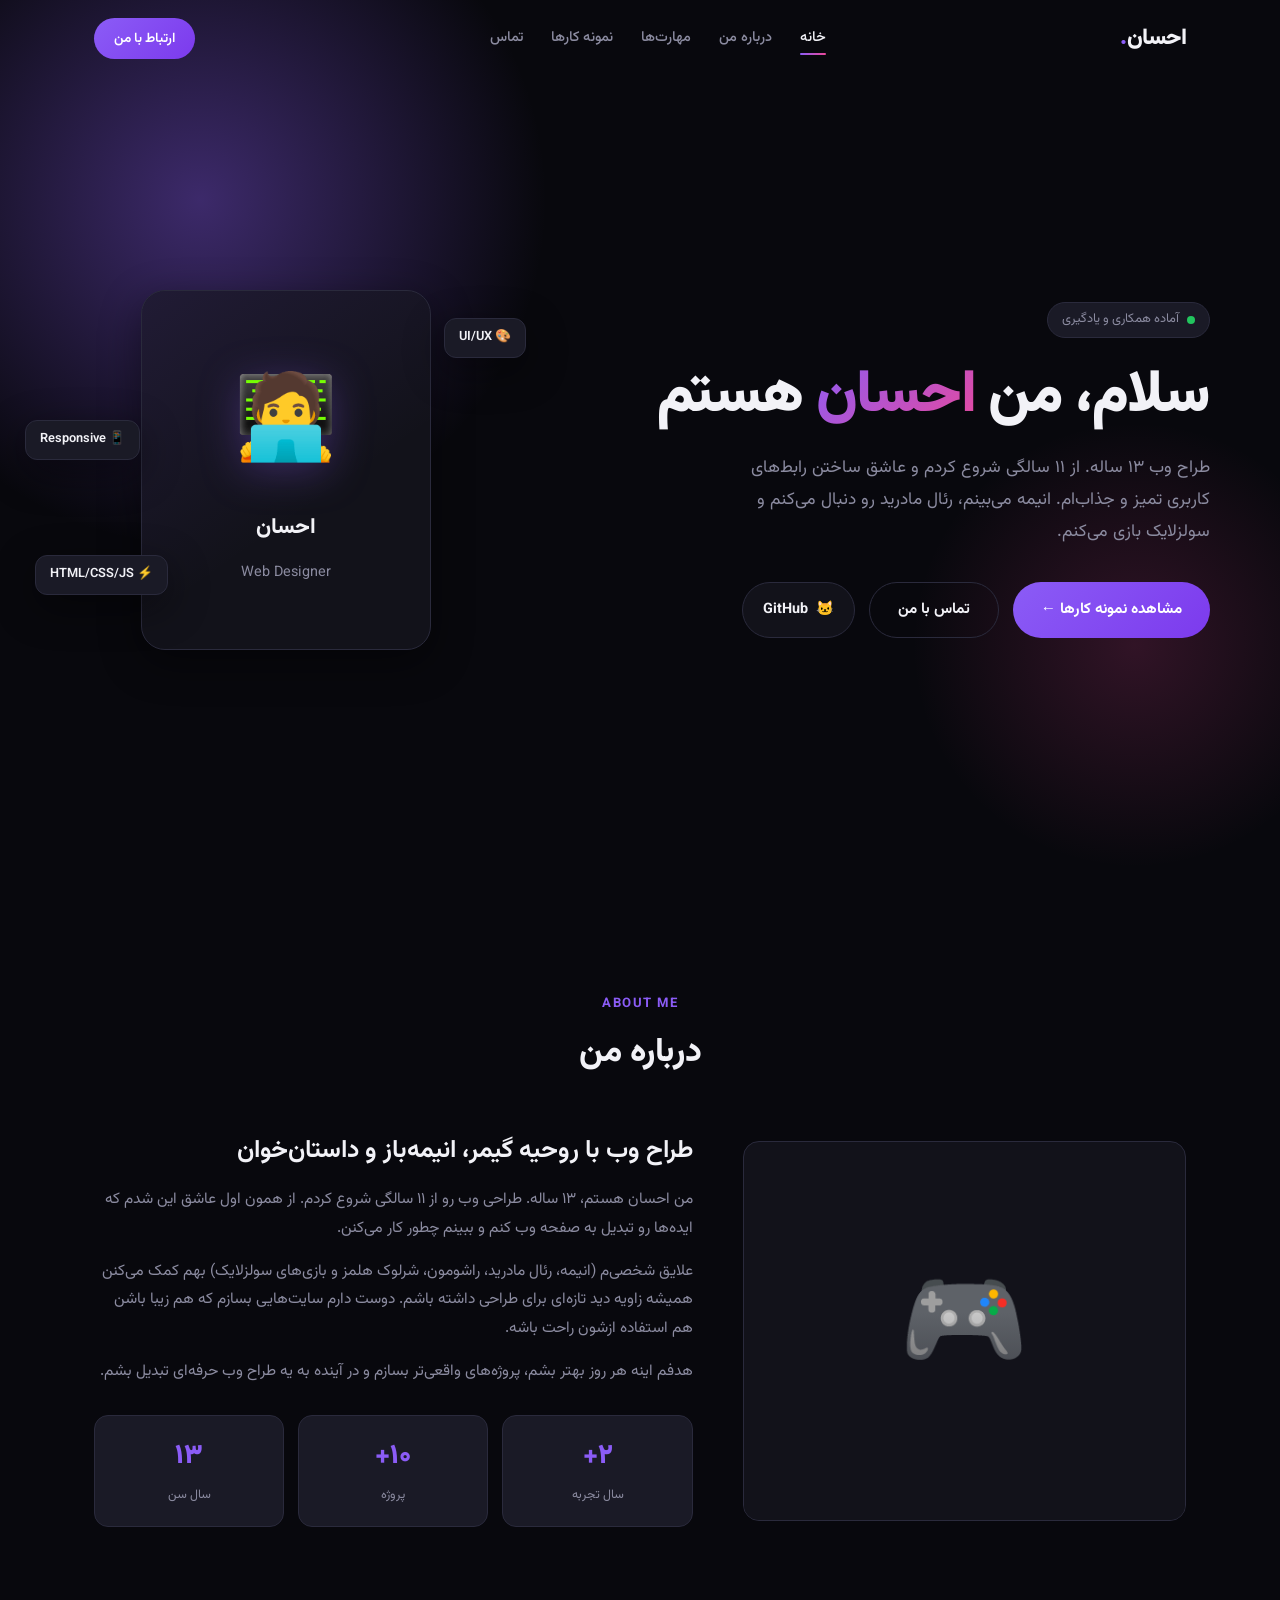
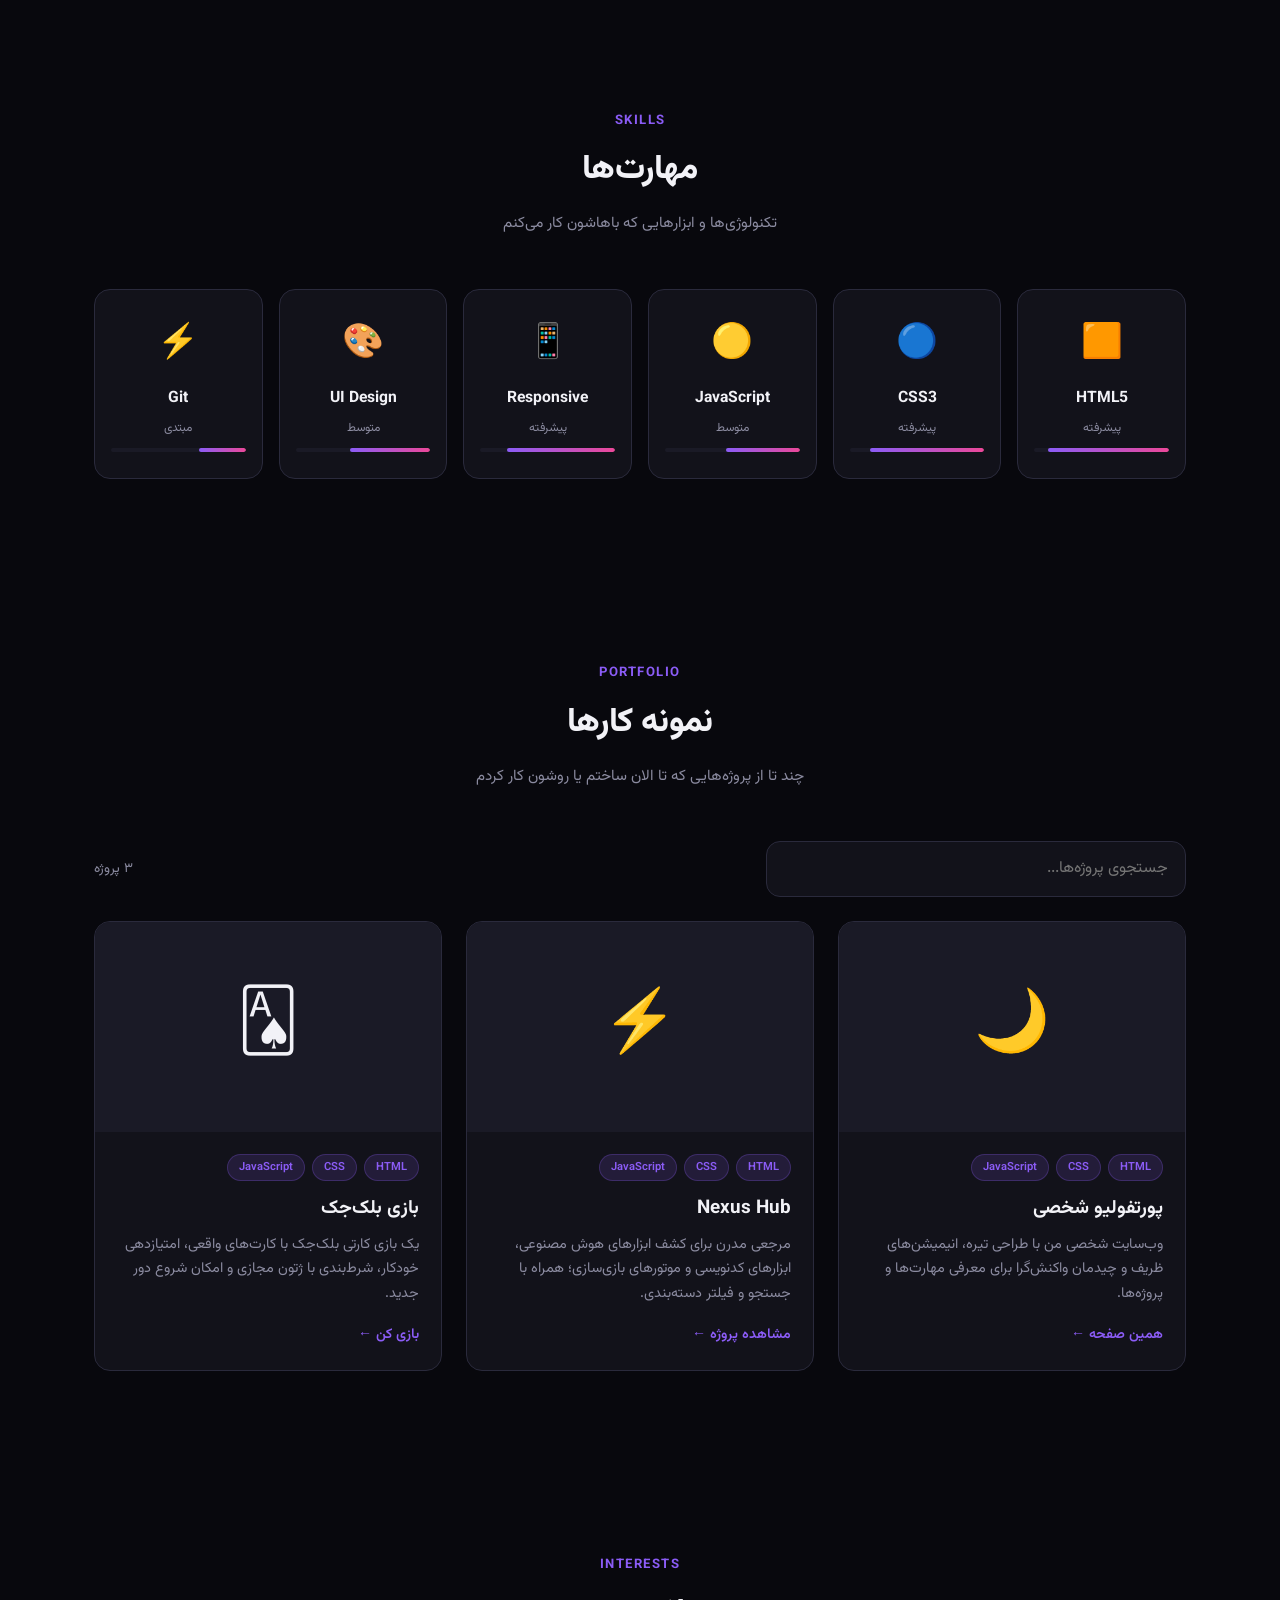
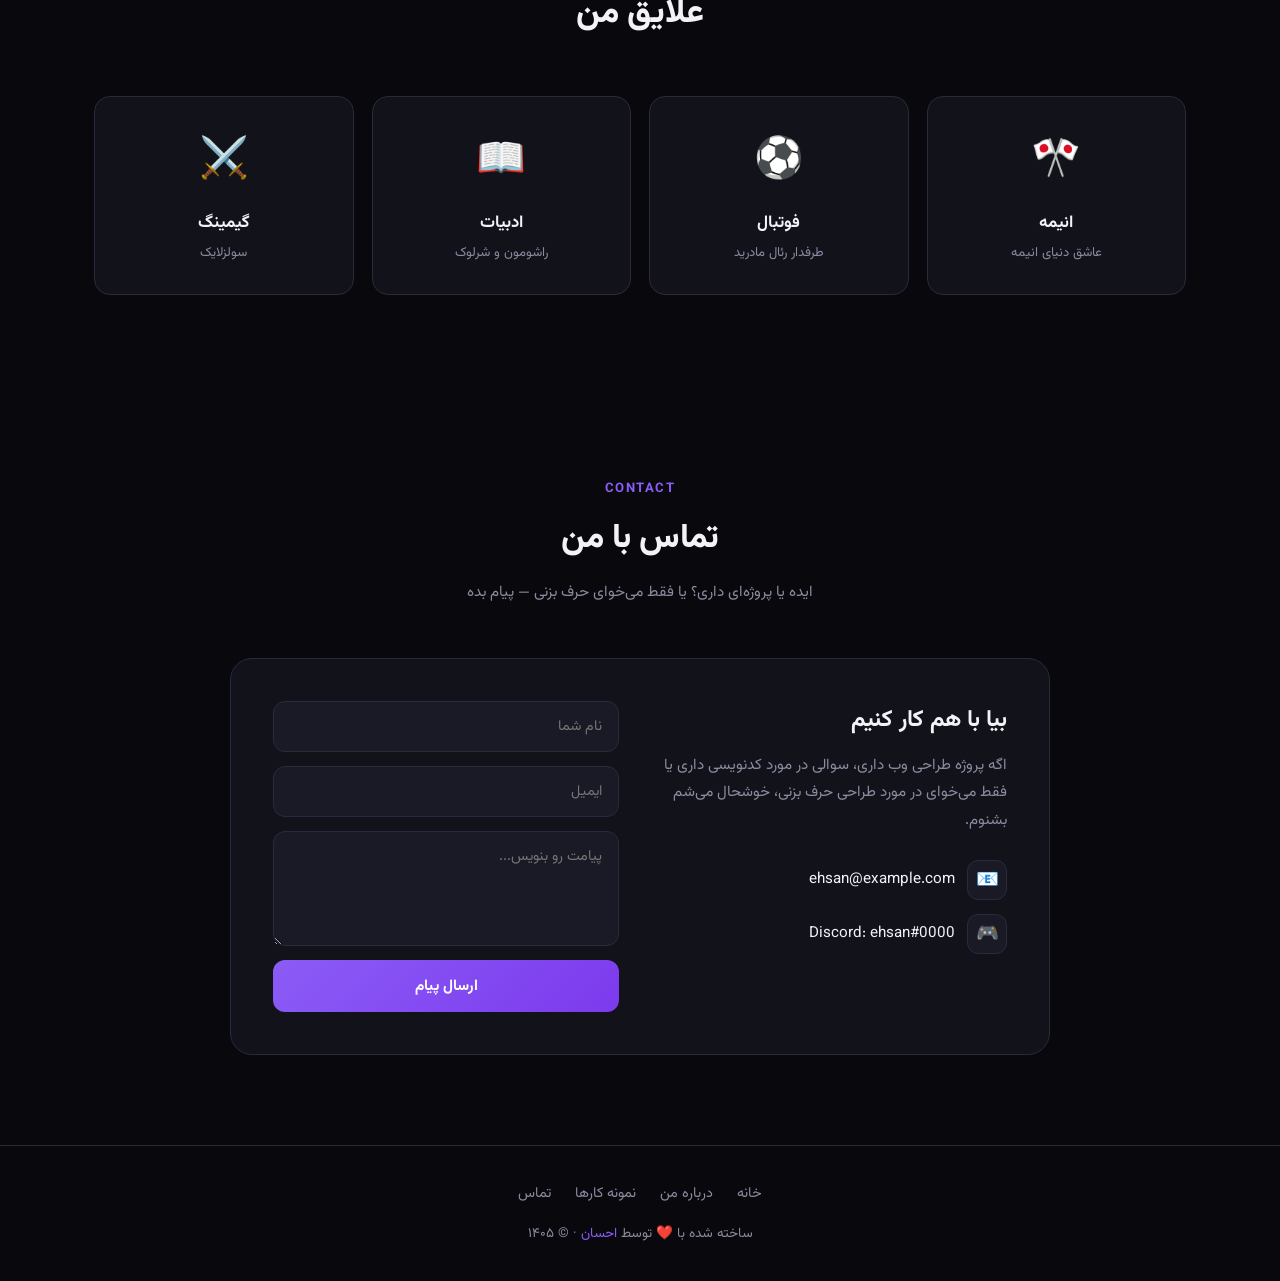
==== commit d1ff4a91: "Add files via upload" ====
--- a/index.html
+++ b/index.html
@@ -49,6 +49,7 @@
         <div class="hero-btns">
           <a href="#projects" class="btn btn-primary">مشاهده نمونه کارها ←</a>
           <a href="#contact" class="btn btn-outline">تماس با من</a>
+          <a href="#" class="btn btn-github" data-placeholder-link aria-label="لینک گیت‌هاب را بعداً اضافه می‌کنم"><span aria-hidden="true">🐱</span> GitHub</a>
         </div>
       </div>
       <div class="hero-visual">
@@ -149,103 +150,35 @@
       <h2 class="section-title">نمونه کارها</h2>
       <p class="section-desc">چند تا از پروژه‌هایی که تا الان ساختم یا روشون کار کردم</p>
     </div>
+    <div class="project-search-wrap"><input id="projectSearch" class="project-search" type="search" placeholder="جستجوی پروژه‌ها..." aria-label="جستجوی پروژه‌ها"><span id="projectCount" class="project-count">۳ پروژه</span></div>
     <div class="projects-grid">
-
-      <article class="project-card reveal">
-        <div class="project-thumb">📚</div>
-        <div class="project-info">
-          <div class="project-tags">
-            <span class="tag">HTML</span>
-            <span class="tag">CSS</span>
-            <span class="tag">JavaScript</span>
-          </div>
-          <h3 class="project-title">فروشگاه کتاب آنلاین</h3>
-          <p class="project-desc">سایت فروش کتاب با سبد خرید، فیلتر دسته‌بندی، جستجوی زنده و صفحه جزئیات محصول. کاملاً واکنش‌گرا.</p>
-          <div class="project-links">
-            <a href="#" class="project-link">مشاهده دمو ←</a>
-          </div>
-        </div>
-      </article>
-
-      <article class="project-card reveal">
-        <div class="project-thumb">🎌</div>
-        <div class="project-info">
-          <div class="project-tags">
-            <span class="tag">HTML</span>
-            <span class="tag">CSS</span>
-            <span class="tag">JavaScript</span>
-          </div>
-          <h3 class="project-title">آنی‌فلیکس — سایت انیمه</h3>
-          <p class="project-desc">پلتفرم معرفی انیمه با فیلتر ژانر، جستجو، مودال جزئیات و سیستم لیست علاقه‌مندی‌ها با localStorage.</p>
-          <div class="project-links">
-            <a href="#" class="project-link">مشاهده دمو ←</a>
-          </div>
-        </div>
-      </article>
-
       <article class="project-card reveal">
         <div class="project-thumb">🌙</div>
         <div class="project-info">
-          <div class="project-tags">
-            <span class="tag">HTML</span>
-            <span class="tag">CSS</span>
-            <span class="tag">JS</span>
-          </div>
+          <div class="project-tags"><span class="tag">HTML</span><span class="tag">CSS</span><span class="tag">JavaScript</span></div>
           <h3 class="project-title">پورتفولیو شخصی</h3>
-          <p class="project-desc">همین سایتی که الان می‌بینی. طراحی تیره، انیمیشن اسکرول و کاملاً واکنش‌گرا.</p>
-          <div class="project-links">
-            <a href="#home" class="project-link">همین صفحه</a>
-          </div>
+          <p class="project-desc">وب‌سایت شخصی من با طراحی تیره، انیمیشن‌های ظریف و چیدمان واکنش‌گرا برای معرفی مهارت‌ها و پروژه‌ها.</p>
+          <div class="project-links"><a href="#home" class="project-link">همین صفحه ←</a></div>
         </div>
       </article>
-
       <article class="project-card reveal">
-        <div class="project-thumb">⚽</div>
+        <div class="project-thumb">⚡</div>
         <div class="project-info">
-          <div class="project-tags">
-            <span class="tag">HTML</span>
-            <span class="tag">CSS</span>
-          </div>
-          <h3 class="project-title">لندینگ رئال مادرید</h3>
-          <p class="project-desc">صفحه فرود اختصاصی برای طرفداران رئال مادرید با طراحی تیره و مدرن. (در حال ساخت)</p>
-          <div class="project-links">
-            <a href="#" class="project-link">به زودی</a>
-          </div>
+          <div class="project-tags"><span class="tag">HTML</span><span class="tag">CSS</span><span class="tag">JavaScript</span></div>
+          <h3 class="project-title">Nexus Hub</h3>
+          <p class="project-desc">مرجعی مدرن برای کشف ابزارهای هوش مصنوعی، ابزارهای کدنویسی و موتورهای بازی‌سازی؛ همراه با جستجو و فیلتر دسته‌بندی.</p>
+          <div class="project-links"><a href="nexus-hub/index.html" class="project-link">مشاهده پروژه ←</a></div>
         </div>
       </article>
-
       <article class="project-card reveal">
-        <div class="project-thumb">🕵️</div>
+        <div class="project-thumb">🂡</div>
         <div class="project-info">
-          <div class="project-tags">
-            <span class="tag">HTML</span>
-            <span class="tag">CSS</span>
-            <span class="tag">JS</span>
-          </div>
-          <h3 class="project-title">کتابخانه شرلوک</h3>
-          <p class="project-desc">سایت معرفی داستان‌های شرلوک هلمز با فضای کلاسیک و مدرن. (در حال ساخت)</p>
-          <div class="project-links">
-            <a href="#" class="project-link">به زودی</a>
-          </div>
+          <div class="project-tags"><span class="tag">HTML</span><span class="tag">CSS</span><span class="tag">JavaScript</span></div>
+          <h3 class="project-title">بازی بلک‌جک</h3>
+          <p class="project-desc">یک بازی کارتی بلک‌جک با کارت‌های واقعی، امتیازدهی خودکار، شرط‌بندی با ژتون مجازی و امکان شروع دور جدید.</p>
+          <div class="project-links"><a href="blackjack/index.html" class="project-link">بازی کن ←</a></div>
         </div>
       </article>
-
-      <article class="project-card reveal">
-        <div class="project-thumb">⚔️</div>
-        <div class="project-info">
-          <div class="project-tags">
-            <span class="tag">HTML</span>
-            <span class="tag">CSS</span>
-            <span class="tag">JS</span>
-          </div>
-          <h3 class="project-title">داشبورد سولزلایک</h3>
-          <p class="project-desc">پنل مدیریت کاراکتر و آیتم برای بازی‌های سولزلایک با تم تاریک و حس بازی. (در حال ساخت)</p>
-          <div class="project-links">
-            <a href="#" class="project-link">به زودی</a>
-          </div>
-        </div>
-      </article>
-
     </div>
   </section>
 
@@ -293,10 +226,6 @@
         <div class="contact-item">
           <span>📧</span>
           <div>ehsan@example.com</div>
-        </div>
-        <div class="contact-item">
-          <span>📍</span>
-          <div>ایران</div>
         </div>
         <div class="contact-item">
           <span>🎮</span>
@@ -325,62 +254,9 @@
     </div>
   </footer>
 
-  <div class="toast" id="toast"></div>
-
-  <script>
-    // Sticky nav
-    const nav = document.getElementById('nav');
-    window.addEventListener('scroll', () => {
-      nav.classList.toggle('scrolled', window.scrollY > 40);
-    });
-
-    // Active link on scroll
-    const sections = document.querySelectorAll('section[id]');
-    const navLinks = document.querySelectorAll('.nav-links a');
-    window.addEventListener('scroll', () => {
-      let current = '';
-      sections.forEach(s => {
-        if (window.scrollY >= s.offsetTop - 160) current = s.id;
-      });
-      navLinks.forEach(a => {
-        a.classList.toggle('active', a.getAttribute('href') === '#' + current);
-      });
-    });
-
-    // Mobile menu
-    const menuBtn = document.getElementById('menuBtn');
-    const mobileMenu = document.getElementById('mobileMenu');
-    menuBtn.addEventListener('click', () => {
-      mobileMenu.classList.toggle('open');
-      menuBtn.textContent = mobileMenu.classList.contains('open') ? '✕' : '☰';
-    });
-    mobileMenu.querySelectorAll('[data-close]').forEach(link => {
-      link.addEventListener('click', () => {
-        mobileMenu.classList.remove('open');
-        menuBtn.textContent = '☰';
-      });
-    });
-
-    // Scroll reveal
-    const reveals = document.querySelectorAll('.reveal');
-    const revealObserver = new IntersectionObserver((entries) => {
-      entries.forEach(entry => {
-        if (entry.isIntersecting) {
-          entry.target.classList.add('visible');
-        }
-      });
-    }, { threshold: 0.12 });
-    reveals.forEach(el => revealObserver.observe(el));
-
-    // Contact form
-    document.getElementById('contactForm').addEventListener('submit', e => {
-      e.preventDefault();
-      const toast = document.getElementById('toast');
-      toast.textContent = 'پیام با موفقیت ارسال شد! (نسخه دمو)';
-      toast.classList.add('show');
-      setTimeout(() => toast.classList.remove('show'), 2800);
-      e.target.reset();
-    });
-  </script>
+  <button class="back-to-top" id="backToTop" aria-label="بازگشت به بالا" title="بازگشت به بالا">↑</button>
+  <div class="toast" id="toast" role="status" aria-live="polite"></div>
+
+  <script src="js/script.js" defer></script>
 </body>
 </html>
--- a/css/style.css
+++ b/css/style.css
@@ -772,3 +772,94 @@
   .section { padding: 60px 18px; }
   .skills-grid { grid-template-columns: repeat(2, 1fr); }
 }
+
+
+/* ===== JavaScript-enhanced controls ===== */
+.project-search-wrap {
+  display: flex;
+  align-items: center;
+  justify-content: space-between;
+  gap: 14px;
+  margin: 0 0 24px;
+}
+.project-search {
+  width: min(100%, 420px);
+  padding: 13px 17px;
+  border-radius: 14px;
+  border: 1px solid var(--border);
+  outline: none;
+  background: var(--bg-card);
+  color: var(--text);
+  font: inherit;
+  transition: var(--transition);
+}
+.project-search:focus {
+  border-color: var(--primary);
+  box-shadow: 0 0 0 3px var(--primary-glow);
+}
+.project-count { color: var(--text-muted); font-size: .85rem; white-space: nowrap; }
+.project-card[hidden] { display: none !important; }
+.back-to-top {
+  position: fixed;
+  bottom: 24px;
+  left: 24px;
+  z-index: 1000;
+  width: 46px;
+  height: 46px;
+  border: 1px solid var(--border);
+  border-radius: 15px;
+  background: var(--bg-elevated);
+  color: var(--text);
+  font-size: 1.5rem;
+  cursor: pointer;
+  box-shadow: var(--shadow);
+  opacity: 0;
+  visibility: hidden;
+  transform: translateY(10px);
+  transition: var(--transition);
+}
+.back-to-top.show {
+  opacity: 1;
+  visibility: visible;
+  transform: translateY(0);
+}
+.back-to-top:hover {
+  background: var(--primary);
+  color: white;
+  border-color: var(--primary);
+}
+@media (max-width: 480px) {
+  .project-search-wrap { align-items: stretch; flex-direction: column; }
+  .project-search { width: 100%; }
+}
+
+
+/* GitHub buttons and project repository links */
+.btn-github {
+  display: inline-flex;
+  align-items: center;
+  justify-content: center;
+  gap: 8px;
+  border: 1px solid var(--border);
+  color: var(--text);
+  background: var(--bg-card);
+  border-radius: 50px;
+  padding: 12px 20px;
+  font-size: 0.9rem;
+  font-weight: 700;
+  transition: var(--transition);
+}
+.btn-github:hover { border-color: var(--primary); transform: translateY(-2px); box-shadow: 0 8px 25px var(--primary-glow); }
+.github-project-link {
+  border: 1px solid var(--border);
+  border-radius: 9px;
+  padding: 6px 10px;
+  white-space: nowrap;
+}
+.github-project-link:hover { border-color: var(--primary); }
+.github-footer { color: var(--text-muted); font-size: 0.9rem; transition: var(--transition); }
+.github-footer:hover { color: var(--primary); }
+@media (max-width: 600px) {
+  .hero-btns { flex-wrap: wrap; }
+  .project-links { flex-wrap: wrap; }
+}
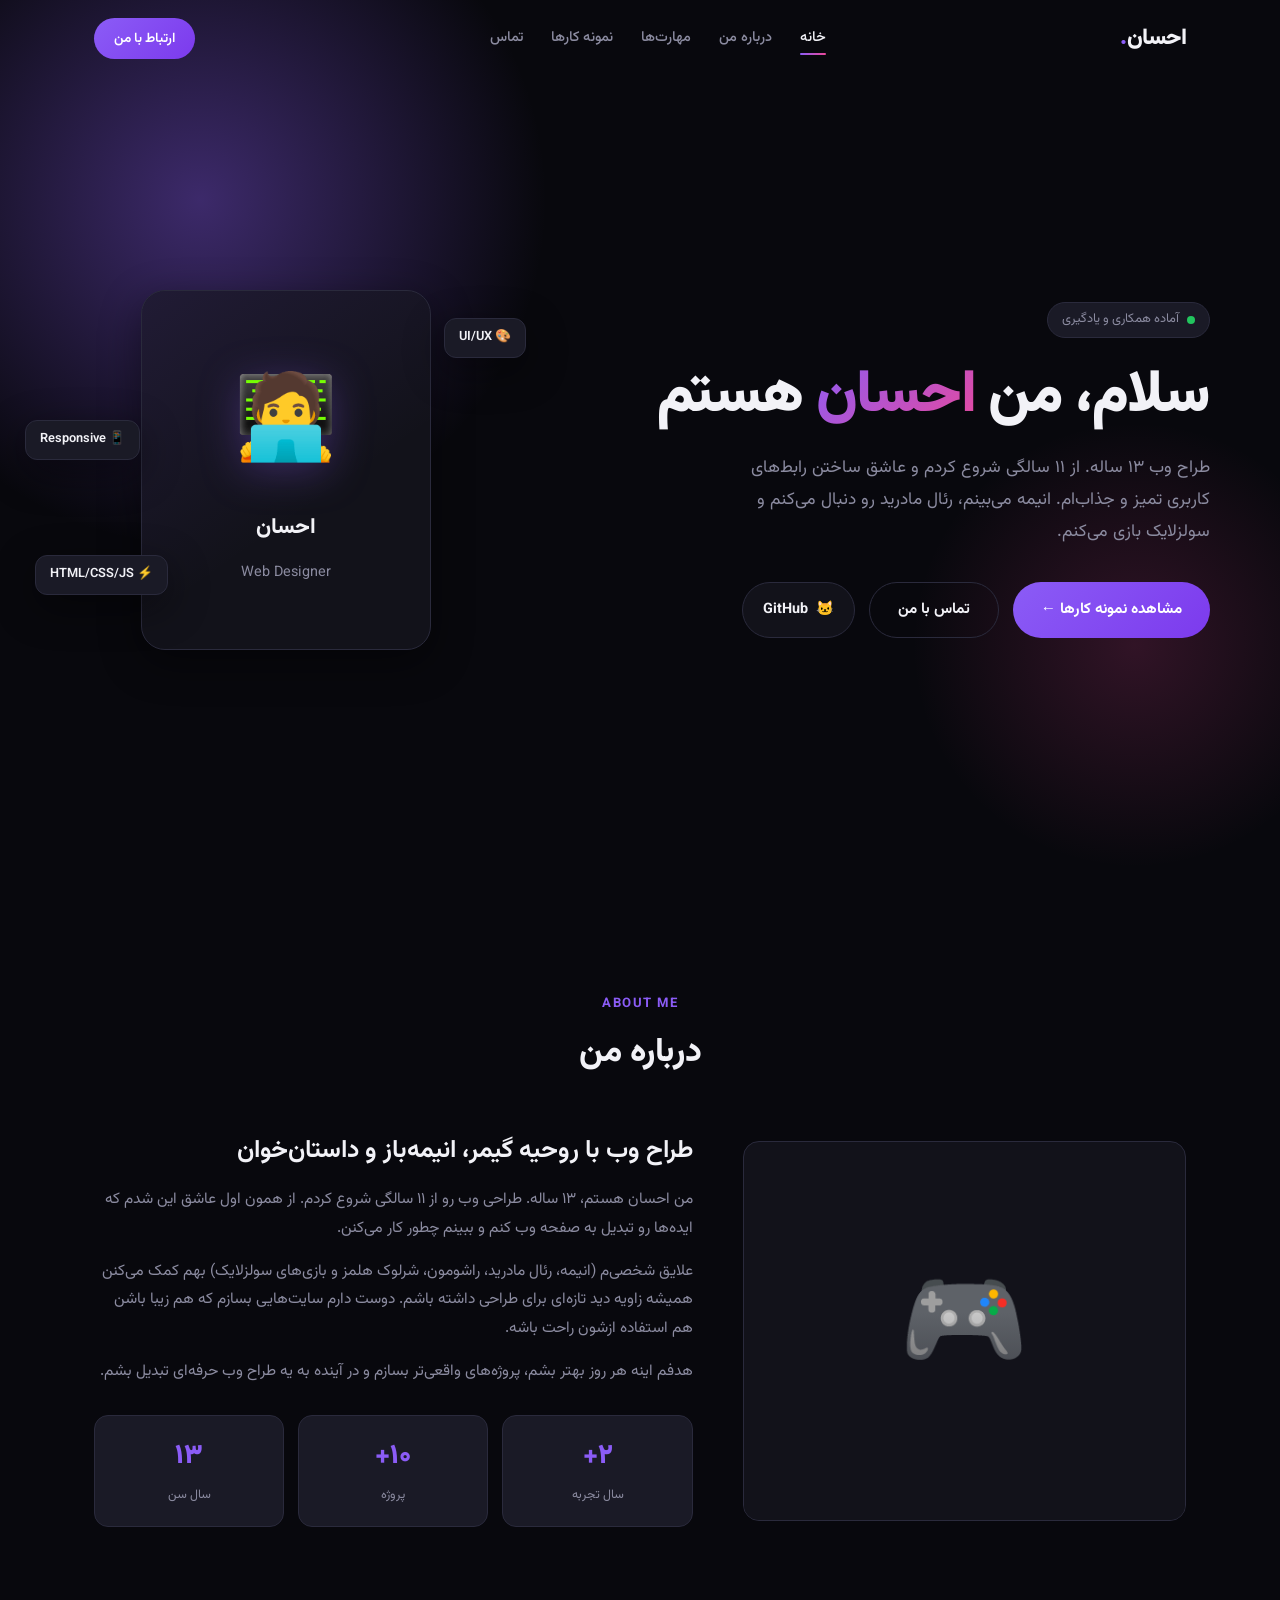
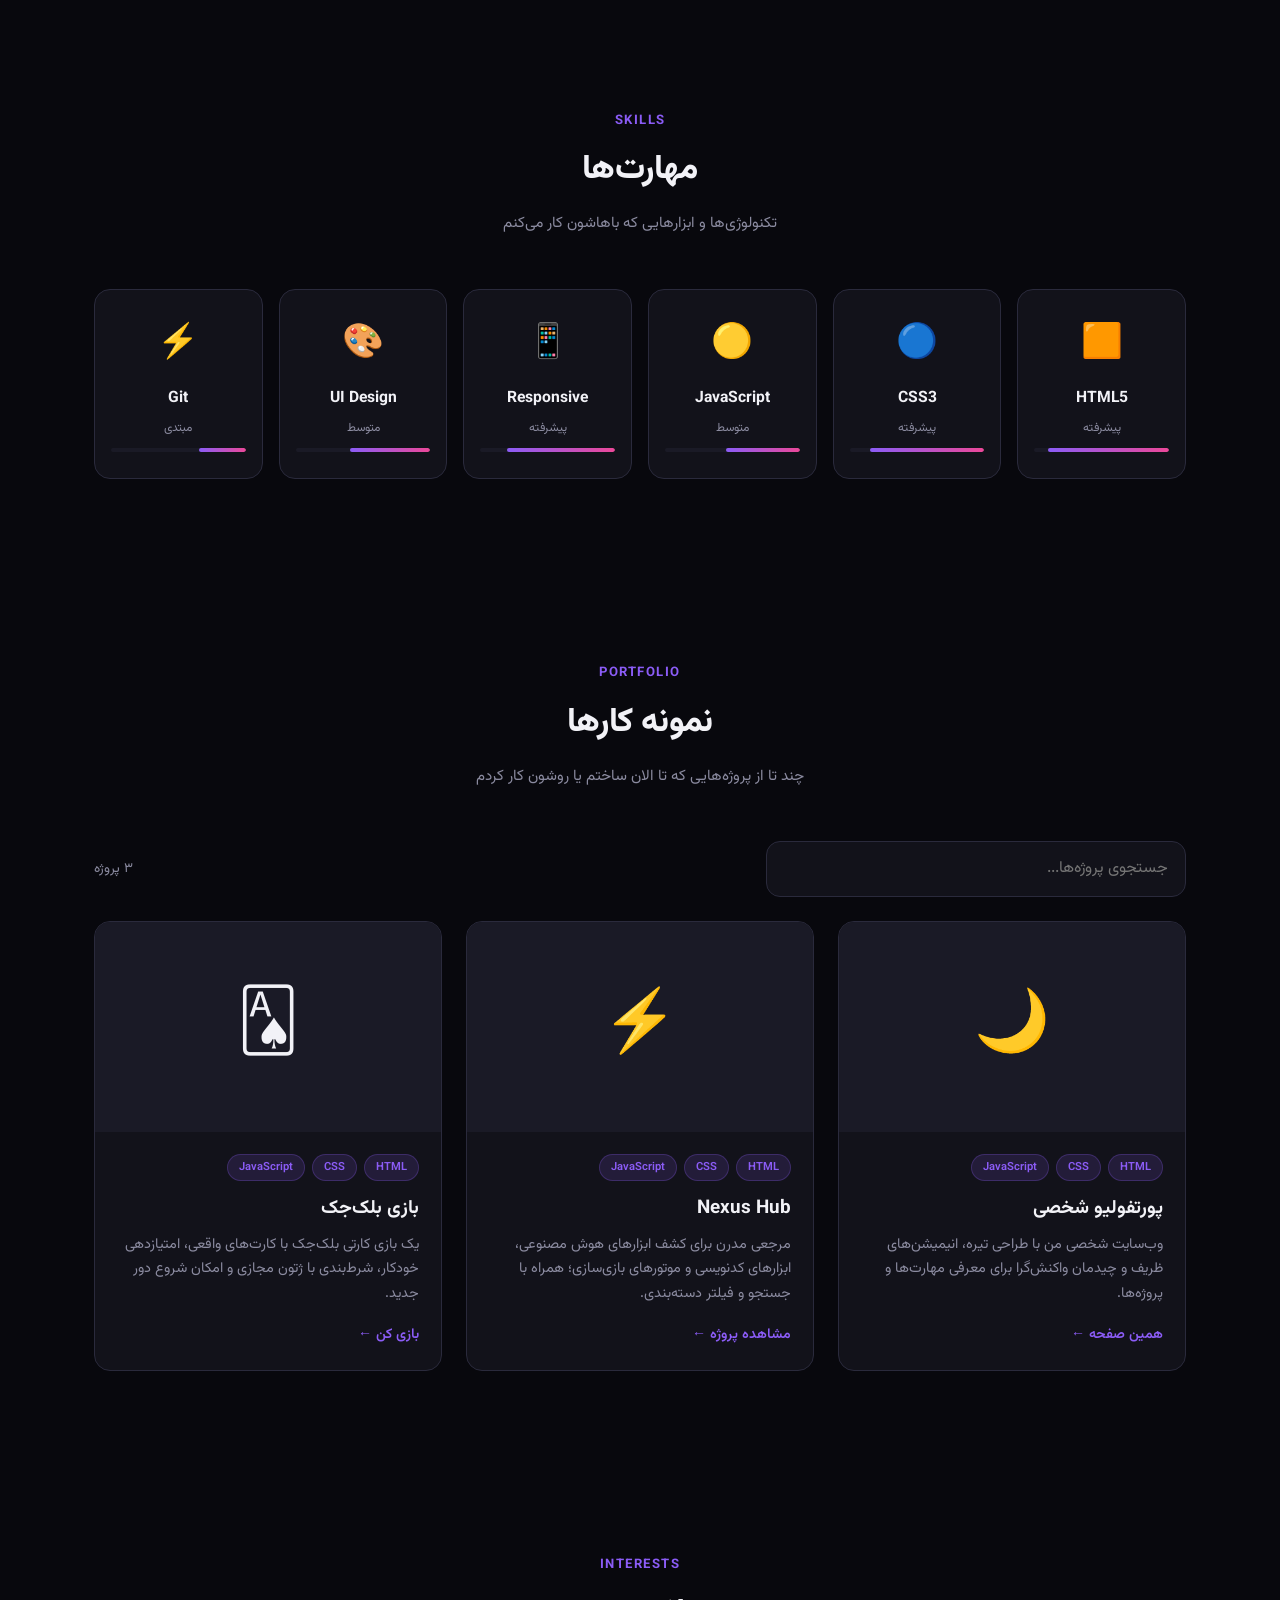
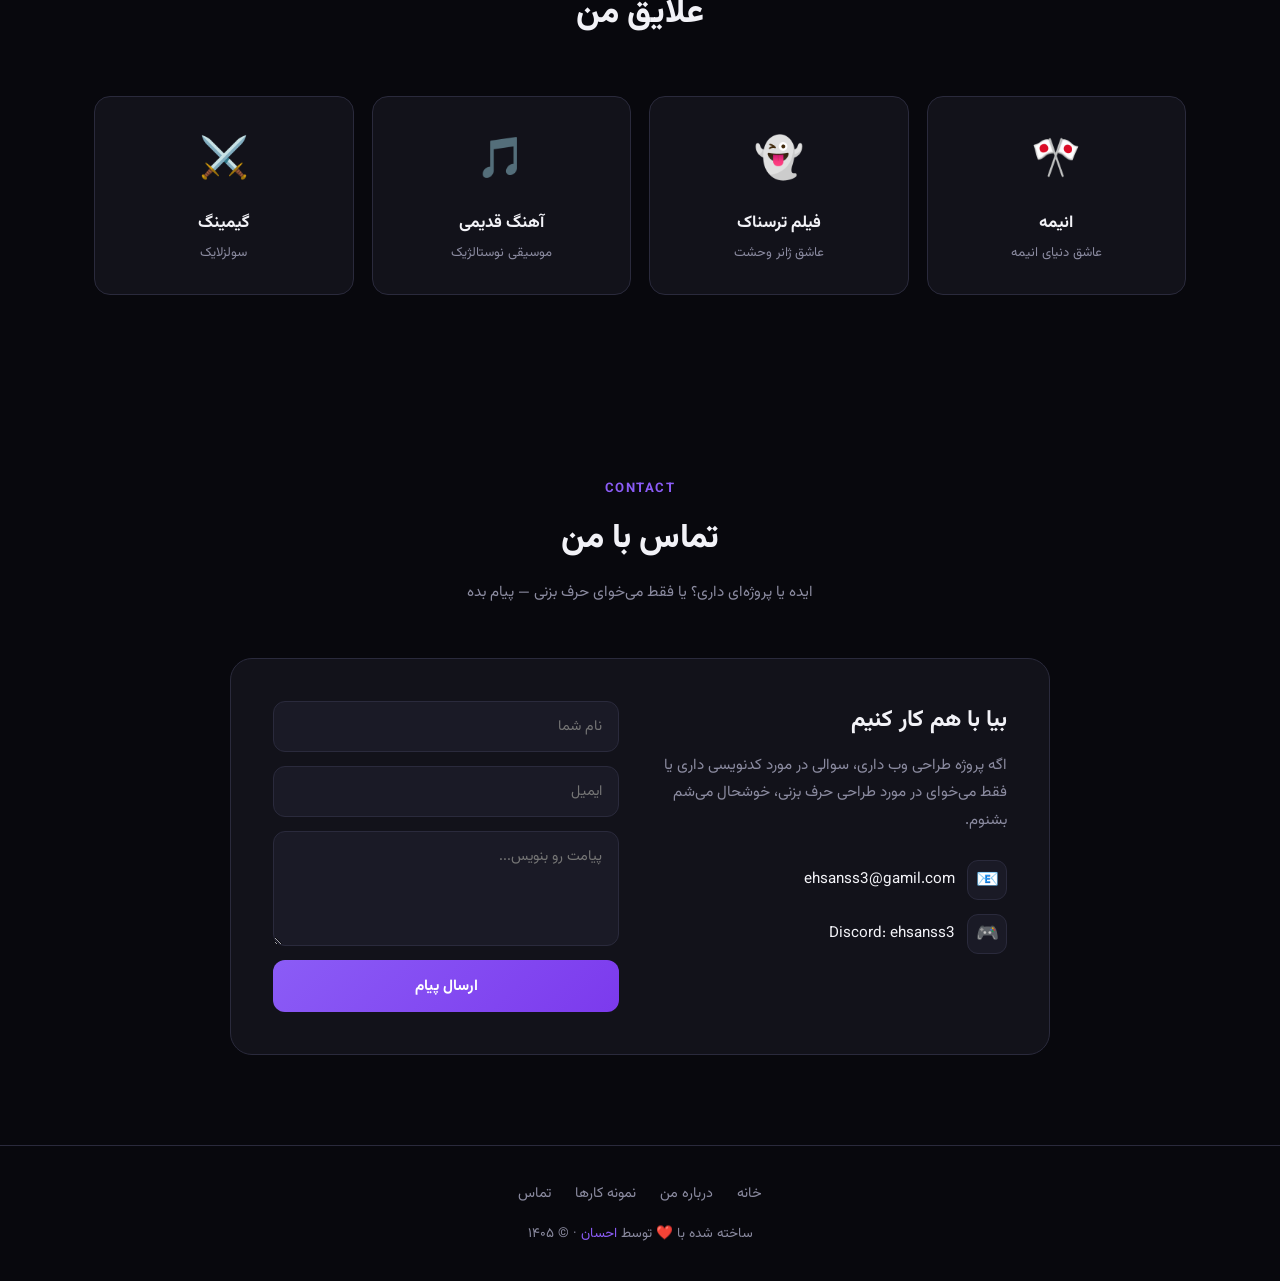
==== commit 548c6af4: "Add files via upload" ====
--- a/index.html
+++ b/index.html
@@ -194,15 +194,15 @@
         <div class="interest-name">انیمه</div>
         <div class="interest-desc">عاشق دنیای انیمه</div>
       </div>
+        <div class="interest-card reveal">
+        <div class="interest-icon">👻</div>
+        <div class="interest-name">فیلم ترسناک</div>
+        <div class="interest-desc">عاشق ژانر وحشت</div>
+      </div>
       <div class="interest-card reveal">
-        <div class="interest-icon">⚽</div>
-        <div class="interest-name">فوتبال</div>
-        <div class="interest-desc">طرفدار رئال مادرید</div>
-      </div>
-      <div class="interest-card reveal">
-        <div class="interest-icon">📖</div>
-        <div class="interest-name">ادبیات</div>
-        <div class="interest-desc">راشومون و شرلوک</div>
+        <div class="interest-icon">🎵</div>
+        <div class="interest-name">آهنگ قدیمی</div>
+        <div class="interest-desc">موسیقی نوستالژیک</div>
       </div>
       <div class="interest-card reveal">
         <div class="interest-icon">⚔️</div>
@@ -225,11 +225,11 @@
         <p>اگه پروژه طراحی وب داری، سوالی در مورد کدنویسی داری یا فقط می‌خوای در مورد طراحی حرف بزنی، خوشحال می‌شم بشنوم.</p>
         <div class="contact-item">
           <span>📧</span>
-          <div>ehsan@example.com</div>
+          <div>ehsanss3@gamil.com</div>
         </div>
         <div class="contact-item">
           <span>🎮</span>
-          <div>Discord: ehsan#0000</div>
+          <div>Discord: ehsanss3</div>
         </div>
       </div>
       <form class="contact-form" id="contactForm">
